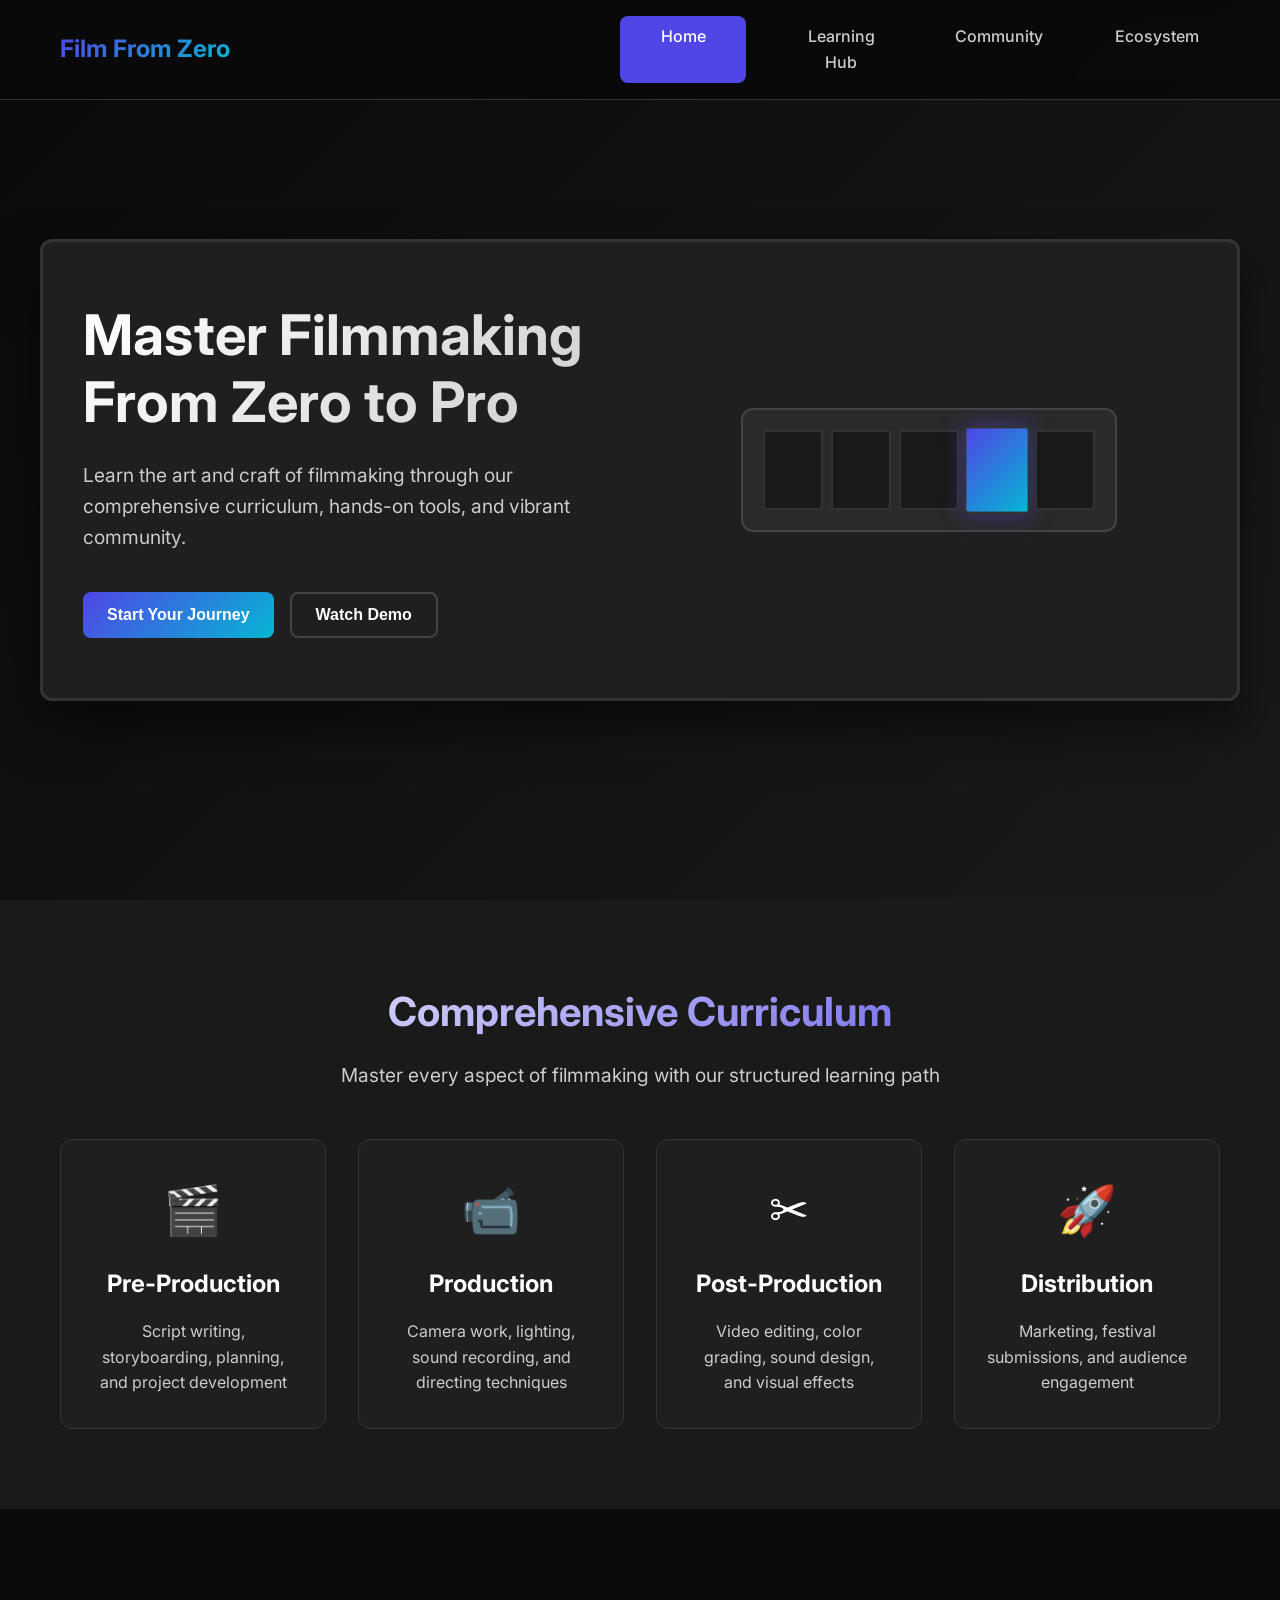
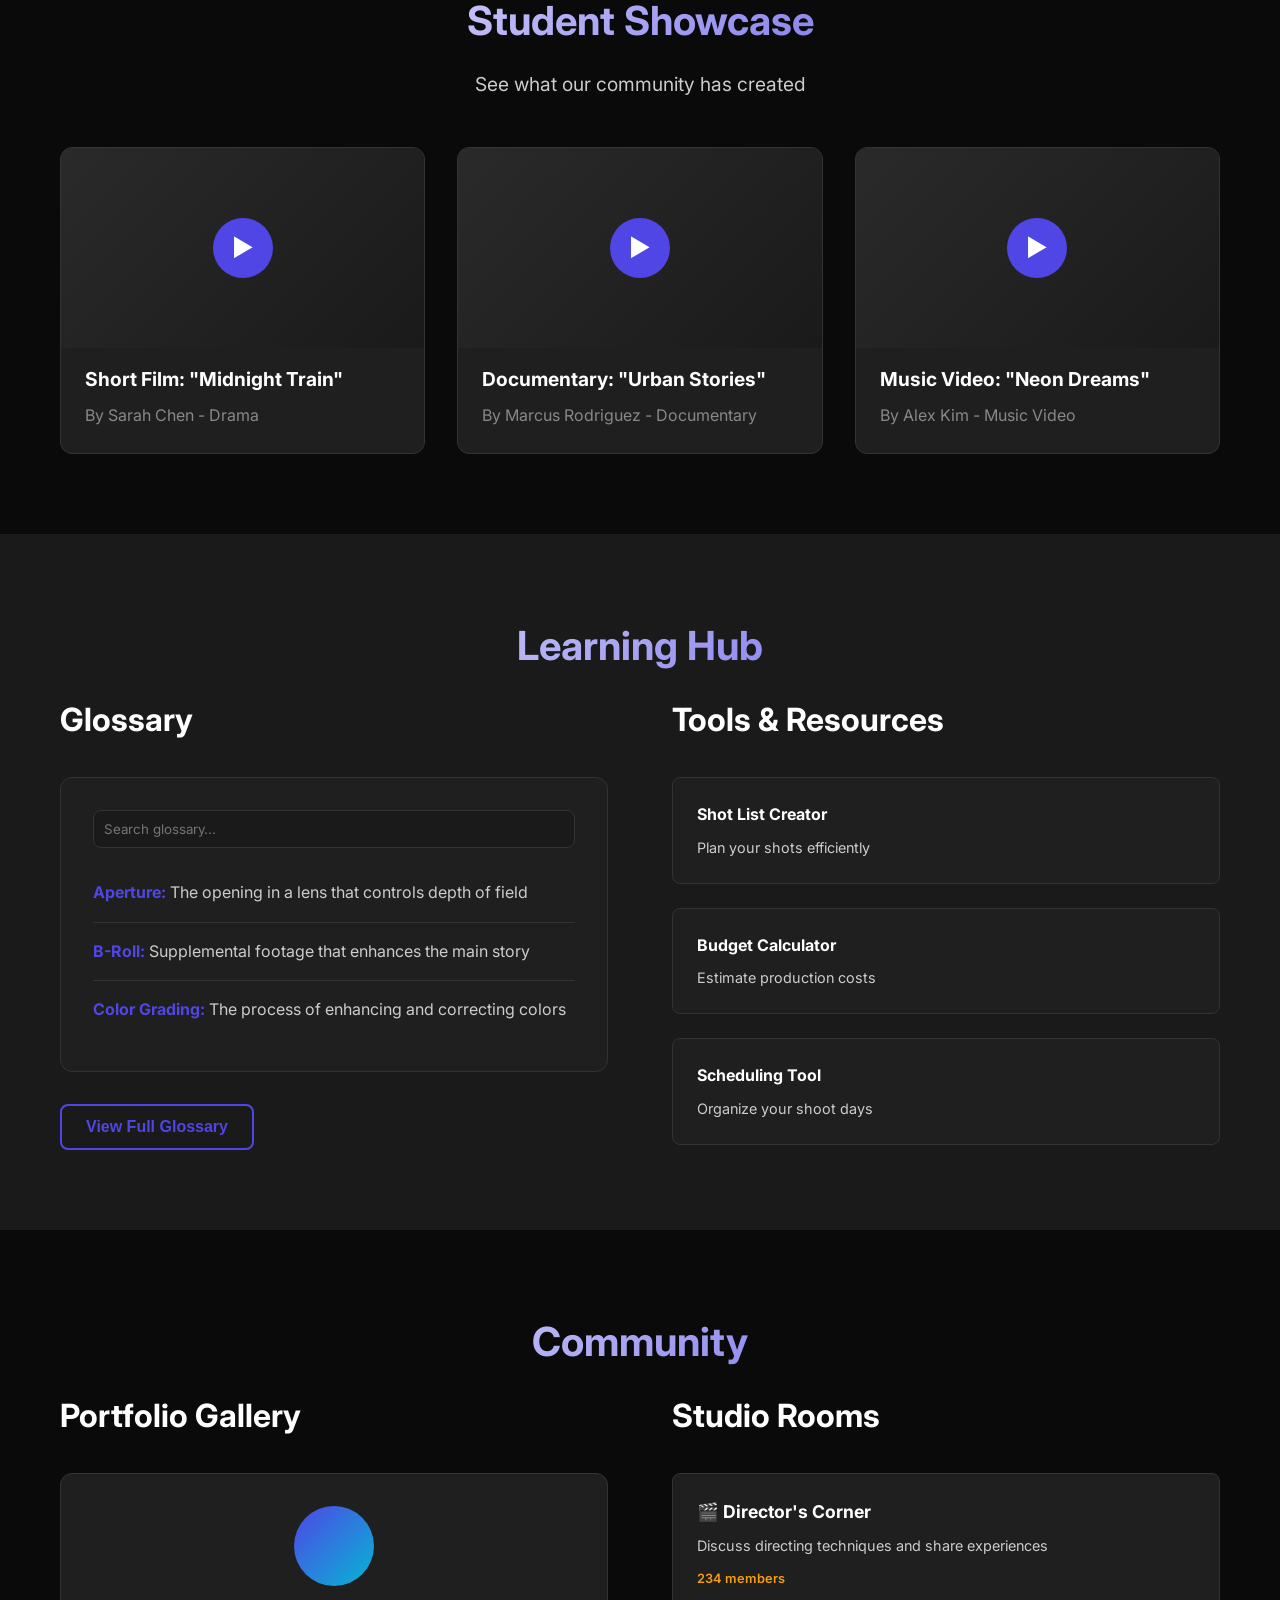
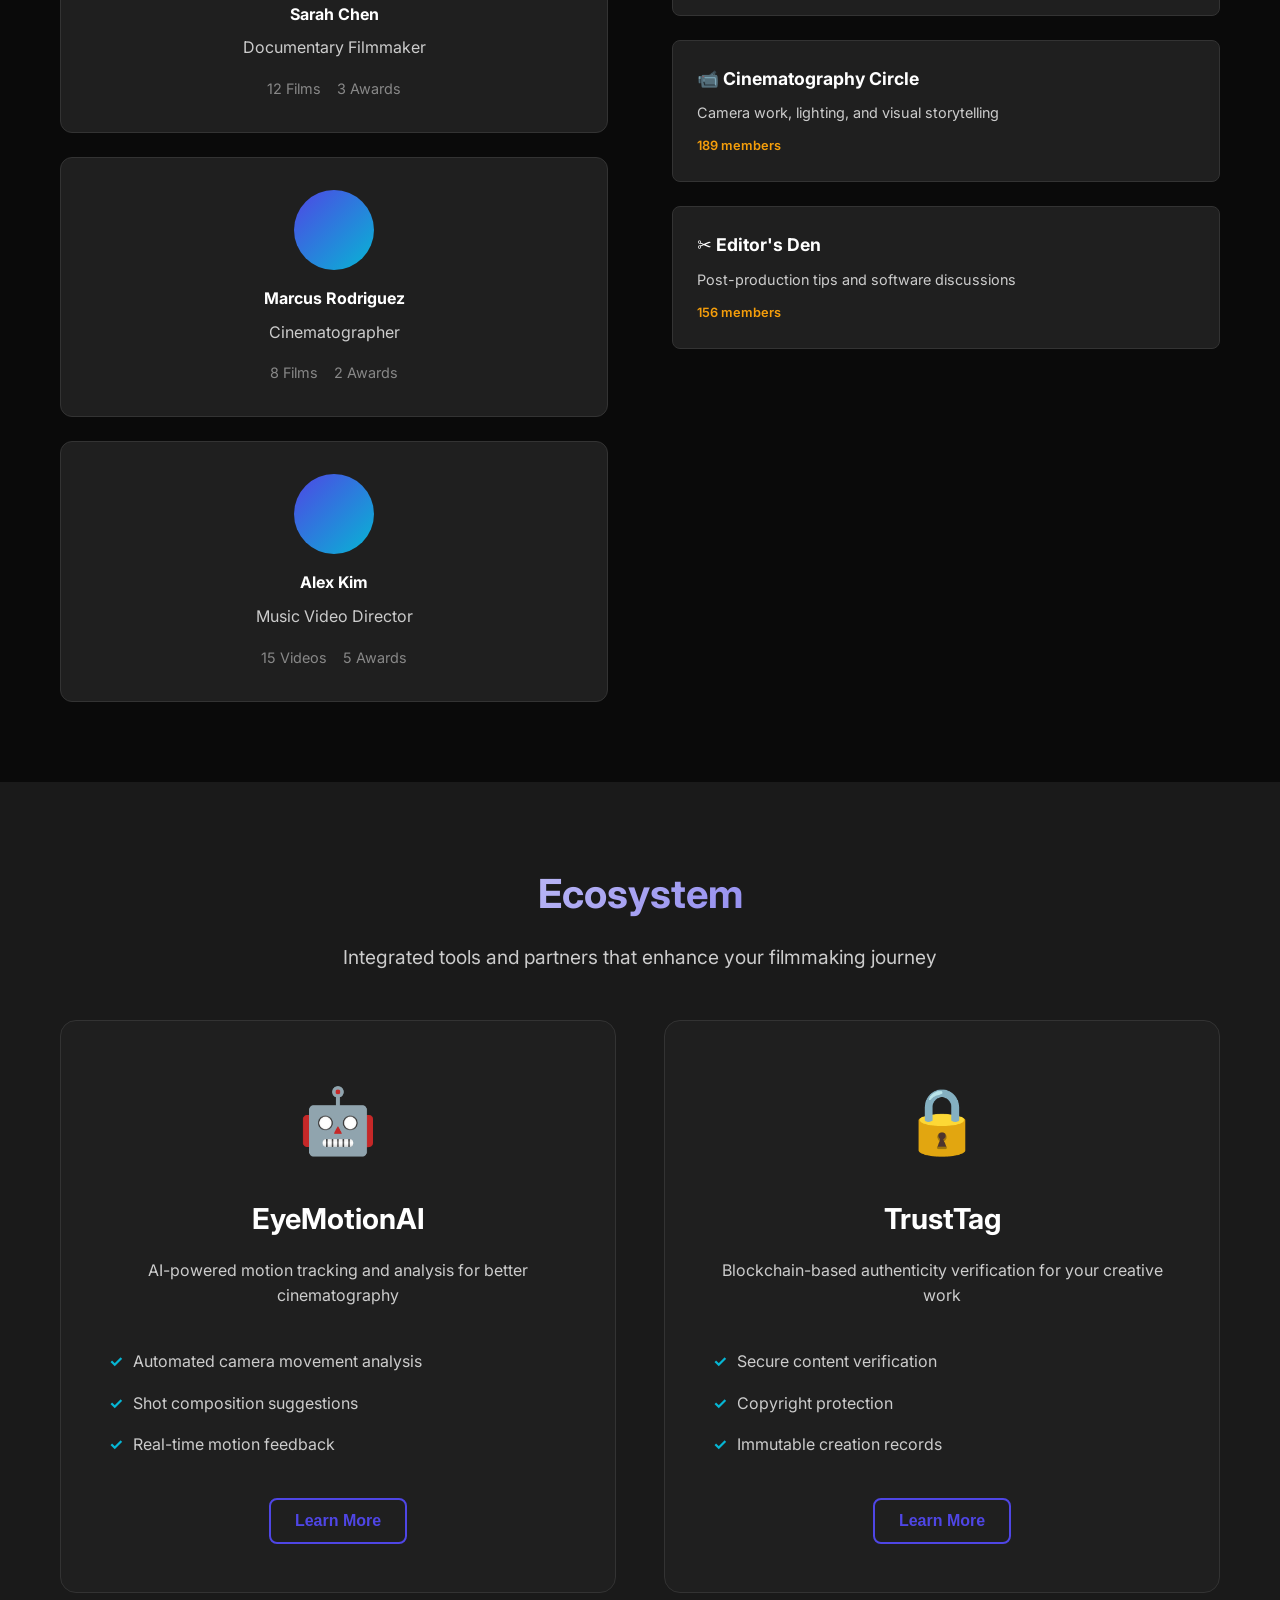
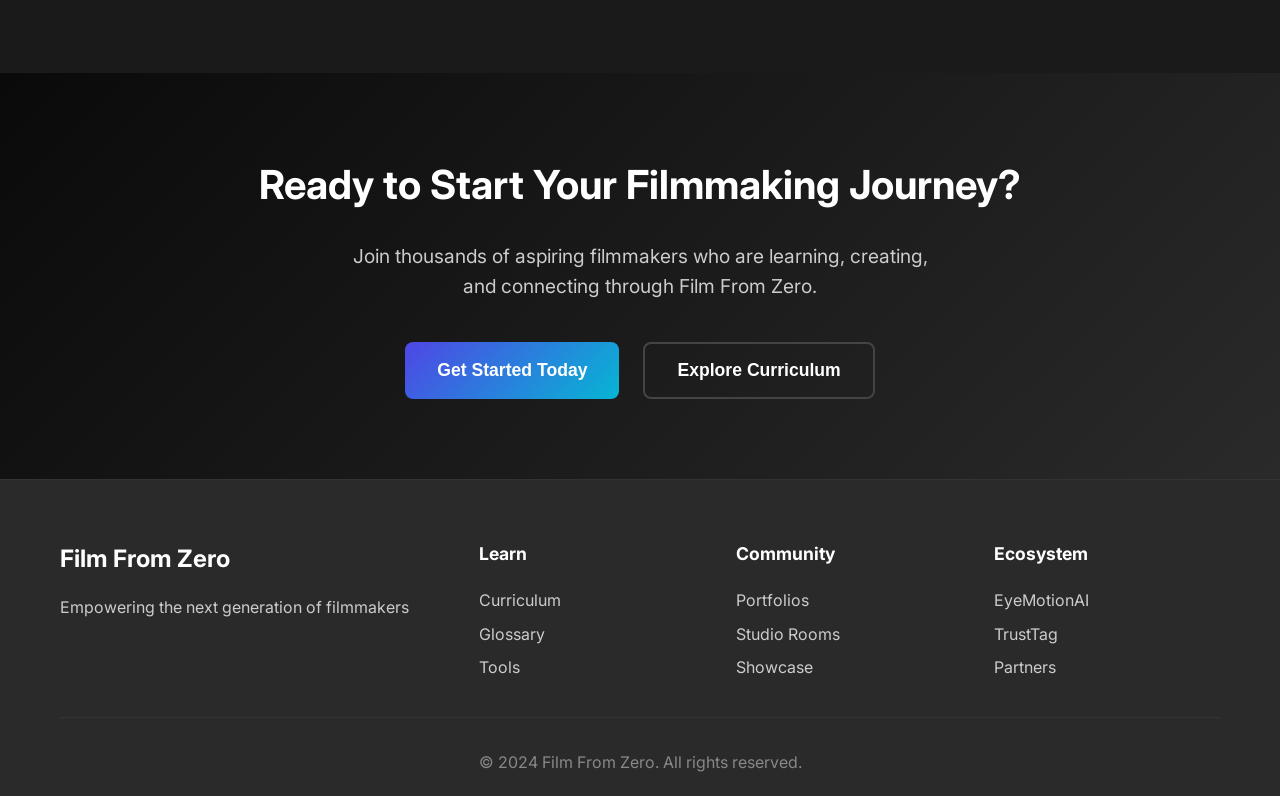
==== index.html @ 825f9bde "Complete Film From Zero website structure with all major components Co-authored-by: hasachai <223502" ====
<!DOCTYPE html>
<html lang="en">
<head>
    <meta charset="UTF-8">
    <meta name="viewport" content="width=device-width, initial-scale=1.0">
    <title>Film From Zero - Learn Filmmaking from Scratch</title>
    <link rel="stylesheet" href="styles.css">
    <link rel="preconnect" href="https://fonts.googleapis.com">
    <link rel="preconnect" href="https://fonts.gstatic.com" crossorigin>
    <link href="https://fonts.googleapis.com/css2?family=Inter:wght@300;400;500;600;700&display=swap" rel="stylesheet">
</head>
<body>
    <!-- Navigation -->
    <nav class="navbar">
        <div class="nav-container">
            <div class="nav-brand">
                <h1>Film From Zero</h1>
            </div>
            <div class="nav-menu">
                <a href="#home" class="nav-link active">Home</a>
                <a href="#learning-hub" class="nav-link">Learning Hub</a>
                <a href="#community" class="nav-link">Community</a>
                <a href="#ecosystem" class="nav-link">Ecosystem</a>
            </div>
        </div>
    </nav>

    <!-- Hero Section with Black Frame -->
    <section id="home" class="hero-section">
        <div class="black-frame">
            <div class="hero-content">
                <h1 class="hero-title">Master Filmmaking<br>From Zero to Pro</h1>
                <p class="hero-subtitle">Learn the art and craft of filmmaking through our comprehensive curriculum, hands-on tools, and vibrant community.</p>
                <div class="hero-cta">
                    <button class="btn-primary">Start Your Journey</button>
                    <button class="btn-secondary">Watch Demo</button>
                </div>
            </div>
            <div class="hero-visual">
                <div class="film-strip">
                    <div class="frame"></div>
                    <div class="frame"></div>
                    <div class="frame"></div>
                    <div class="frame active"></div>
                    <div class="frame"></div>
                </div>
            </div>
        </div>
    </section>

    <!-- Curriculum Teaser -->
    <section class="curriculum-teaser">
        <div class="container">
            <h2 class="section-title">Comprehensive Curriculum</h2>
            <p class="section-subtitle">Master every aspect of filmmaking with our structured learning path</p>
            
            <div class="curriculum-grid">
                <div class="curriculum-card">
                    <div class="card-icon">🎬</div>
                    <h3>Pre-Production</h3>
                    <p>Script writing, storyboarding, planning, and project development</p>
                </div>
                <div class="curriculum-card">
                    <div class="card-icon">📹</div>
                    <h3>Production</h3>
                    <p>Camera work, lighting, sound recording, and directing techniques</p>
                </div>
                <div class="curriculum-card">
                    <div class="card-icon">✂️</div>
                    <h3>Post-Production</h3>
                    <p>Video editing, color grading, sound design, and visual effects</p>
                </div>
                <div class="curriculum-card">
                    <div class="card-icon">🚀</div>
                    <h3>Distribution</h3>
                    <p>Marketing, festival submissions, and audience engagement</p>
                </div>
            </div>
        </div>
    </section>

    <!-- Showcase Zone -->
    <section class="showcase-zone">
        <div class="container">
            <h2 class="section-title">Student Showcase</h2>
            <p class="section-subtitle">See what our community has created</p>
            
            <div class="showcase-grid">
                <div class="showcase-item">
                    <div class="showcase-thumbnail">
                        <div class="play-button">▶</div>
                    </div>
                    <h4>Short Film: "Midnight Train"</h4>
                    <p>By Sarah Chen - Drama</p>
                </div>
                <div class="showcase-item">
                    <div class="showcase-thumbnail">
                        <div class="play-button">▶</div>
                    </div>
                    <h4>Documentary: "Urban Stories"</h4>
                    <p>By Marcus Rodriguez - Documentary</p>
                </div>
                <div class="showcase-item">
                    <div class="showcase-thumbnail">
                        <div class="play-button">▶</div>
                    </div>
                    <h4>Music Video: "Neon Dreams"</h4>
                    <p>By Alex Kim - Music Video</p>
                </div>
            </div>
        </div>
    </section>

    <!-- Learning Hub -->
    <section id="learning-hub" class="learning-hub">
        <div class="container">
            <h2 class="section-title">Learning Hub</h2>
            <div class="hub-content">
                <div class="hub-section">
                    <h3>Glossary</h3>
                    <div class="glossary-preview">
                        <div class="glossary-item">
                            <strong>Aperture:</strong> The opening in a lens that controls depth of field
                        </div>
                        <div class="glossary-item">
                            <strong>B-Roll:</strong> Supplemental footage that enhances the main story
                        </div>
                        <div class="glossary-item">
                            <strong>Color Grading:</strong> The process of enhancing and correcting colors
                        </div>
                    </div>
                    <button class="btn-outline">View Full Glossary</button>
                </div>
                
                <div class="hub-section">
                    <h3>Tools & Resources</h3>
                    <div class="tools-grid">
                        <div class="tool-item">
                            <h4>Shot List Creator</h4>
                            <p>Plan your shots efficiently</p>
                        </div>
                        <div class="tool-item">
                            <h4>Budget Calculator</h4>
                            <p>Estimate production costs</p>
                        </div>
                        <div class="tool-item">
                            <h4>Scheduling Tool</h4>
                            <p>Organize your shoot days</p>
                        </div>
                    </div>
                </div>
            </div>
        </div>
    </section>

    <!-- Community -->
    <section id="community" class="community">
        <div class="container">
            <h2 class="section-title">Community</h2>
            <div class="community-content">
                <div class="community-section">
                    <h3>Portfolio Gallery</h3>
                    <div class="portfolio-grid">
                        <div class="portfolio-card">
                            <div class="portfolio-avatar"></div>
                            <h4>Sarah Chen</h4>
                            <p>Documentary Filmmaker</p>
                            <div class="portfolio-stats">
                                <span>12 Films</span>
                                <span>3 Awards</span>
                            </div>
                        </div>
                        <div class="portfolio-card">
                            <div class="portfolio-avatar"></div>
                            <h4>Marcus Rodriguez</h4>
                            <p>Cinematographer</p>
                            <div class="portfolio-stats">
                                <span>8 Films</span>
                                <span>2 Awards</span>
                            </div>
                        </div>
                        <div class="portfolio-card">
                            <div class="portfolio-avatar"></div>
                            <h4>Alex Kim</h4>
                            <p>Music Video Director</p>
                            <div class="portfolio-stats">
                                <span>15 Videos</span>
                                <span>5 Awards</span>
                            </div>
                        </div>
                    </div>
                </div>
                
                <div class="community-section">
                    <h3>Studio Rooms</h3>
                    <div class="studio-rooms">
                        <div class="room-item">
                            <h4>🎬 Director's Corner</h4>
                            <p>Discuss directing techniques and share experiences</p>
                            <span class="room-members">234 members</span>
                        </div>
                        <div class="room-item">
                            <h4>📹 Cinematography Circle</h4>
                            <p>Camera work, lighting, and visual storytelling</p>
                            <span class="room-members">189 members</span>
                        </div>
                        <div class="room-item">
                            <h4>✂️ Editor's Den</h4>
                            <p>Post-production tips and software discussions</p>
                            <span class="room-members">156 members</span>
                        </div>
                    </div>
                </div>
            </div>
        </div>
    </section>

    <!-- Ecosystem Integration -->
    <section id="ecosystem" class="ecosystem">
        <div class="container">
            <h2 class="section-title">Ecosystem</h2>
            <p class="section-subtitle">Integrated tools and partners that enhance your filmmaking journey</p>
            
            <div class="ecosystem-grid">
                <div class="ecosystem-card">
                    <div class="ecosystem-logo">🤖</div>
                    <h3>EyeMotionAI</h3>
                    <p>AI-powered motion tracking and analysis for better cinematography</p>
                    <ul class="feature-list">
                        <li>Automated camera movement analysis</li>
                        <li>Shot composition suggestions</li>
                        <li>Real-time motion feedback</li>
                    </ul>
                    <button class="btn-outline">Learn More</button>
                </div>
                
                <div class="ecosystem-card">
                    <div class="ecosystem-logo">🔒</div>
                    <h3>TrustTag</h3>
                    <p>Blockchain-based authenticity verification for your creative work</p>
                    <ul class="feature-list">
                        <li>Secure content verification</li>
                        <li>Copyright protection</li>
                        <li>Immutable creation records</li>
                    </ul>
                    <button class="btn-outline">Learn More</button>
                </div>
            </div>
        </div>
    </section>

    <!-- Call to Action -->
    <section class="cta-section">
        <div class="container">
            <div class="cta-content">
                <h2>Ready to Start Your Filmmaking Journey?</h2>
                <p>Join thousands of aspiring filmmakers who are learning, creating, and connecting through Film From Zero.</p>
                <div class="cta-buttons">
                    <button class="btn-primary large">Get Started Today</button>
                    <button class="btn-secondary large">Explore Curriculum</button>
                </div>
            </div>
        </div>
    </section>

    <!-- Footer -->
    <footer class="footer">
        <div class="container">
            <div class="footer-content">
                <div class="footer-brand">
                    <h3>Film From Zero</h3>
                    <p>Empowering the next generation of filmmakers</p>
                </div>
                <div class="footer-links">
                    <div class="link-group">
                        <h4>Learn</h4>
                        <a href="#">Curriculum</a>
                        <a href="#">Glossary</a>
                        <a href="#">Tools</a>
                    </div>
                    <div class="link-group">
                        <h4>Community</h4>
                        <a href="#">Portfolios</a>
                        <a href="#">Studio Rooms</a>
                        <a href="#">Showcase</a>
                    </div>
                    <div class="link-group">
                        <h4>Ecosystem</h4>
                        <a href="#">EyeMotionAI</a>
                        <a href="#">TrustTag</a>
                        <a href="#">Partners</a>
                    </div>
                </div>
            </div>
            <div class="footer-bottom">
                <p>&copy; 2024 Film From Zero. All rights reserved.</p>
            </div>
        </div>
    </footer>

    <script src="script.js"></script>
</body>
</html>
---- styles.css ----
/* Reset and Base Styles */
* {
    margin: 0;
    padding: 0;
    box-sizing: border-box;
}

:root {
    /* Graphite/Dark Theme Colors */
    --bg-primary: #0a0a0a;
    --bg-secondary: #1a1a1a;
    --bg-tertiary: #2a2a2a;
    --bg-card: #1f1f1f;
    --text-primary: #ffffff;
    --text-secondary: #cccccc;
    --text-muted: #888888;
    --accent-primary: #4f46e5;
    --accent-secondary: #06b6d4;
    --accent-gold: #f59e0b;
    --border-color: #333333;
    --border-light: #444444;
    --shadow-dark: rgba(0, 0, 0, 0.5);
    --shadow-light: rgba(255, 255, 255, 0.1);
}

body {
    font-family: 'Inter', system-ui, -apple-system, sans-serif;
    background-color: var(--bg-primary);
    color: var(--text-primary);
    line-height: 1.6;
    overflow-x: hidden;
}

.container {
    max-width: 1200px;
    margin: 0 auto;
    padding: 0 20px;
}

/* Navigation */
.navbar {
    position: fixed;
    top: 0;
    width: 100%;
    background: rgba(10, 10, 10, 0.95);
    backdrop-filter: blur(10px);
    border-bottom: 1px solid var(--border-color);
    z-index: 1000;
    transition: all 0.3s ease;
}

.nav-container {
    max-width: 1200px;
    margin: 0 auto;
    padding: 1rem 20px;
    display: flex;
    justify-content: space-between;
    align-items: center;
}

.nav-brand h1 {
    font-size: 1.5rem;
    font-weight: 700;
    background: linear-gradient(135deg, var(--accent-primary), var(--accent-secondary));
    background-clip: text;
    -webkit-background-clip: text;
    -webkit-text-fill-color: transparent;
}

.nav-menu {
    display: flex;
    gap: 2rem;
}

.nav-link {
    color: var(--text-secondary);
    text-decoration: none;
    font-weight: 500;
    transition: color 0.3s ease;
    position: relative;
}

.nav-link:hover,
.nav-link.active {
    color: var(--text-primary);
}

.nav-link.active::after {
    content: '';
    position: absolute;
    bottom: -5px;
    left: 0;
    width: 100%;
    height: 2px;
    background: var(--accent-primary);
}

/* Hero Section with Black Frame */
.hero-section {
    min-height: 100vh;
    display: flex;
    align-items: center;
    justify-content: center;
    padding: 80px 20px 40px;
    background: linear-gradient(135deg, var(--bg-primary) 0%, var(--bg-secondary) 100%);
}

.black-frame {
    max-width: 1200px;
    width: 100%;
    border: 3px solid var(--border-color);
    border-radius: 12px;
    padding: 60px 40px;
    background: var(--bg-card);
    box-shadow: 0 25px 50px var(--shadow-dark);
    display: grid;
    grid-template-columns: 1fr 1fr;
    gap: 40px;
    align-items: center;
    position: relative;
}

.black-frame::before {
    content: '';
    position: absolute;
    top: -2px;
    left: -2px;
    right: -2px;
    bottom: -2px;
    background: linear-gradient(135deg, var(--accent-primary), var(--accent-secondary), var(--accent-gold));
    border-radius: 14px;
    z-index: -1;
}

.hero-content h1 {
    font-size: 3.5rem;
    font-weight: 700;
    line-height: 1.2;
    margin-bottom: 1.5rem;
    background: linear-gradient(135deg, var(--text-primary), var(--text-secondary));
    background-clip: text;
    -webkit-background-clip: text;
    -webkit-text-fill-color: transparent;
}

.hero-subtitle {
    font-size: 1.2rem;
    color: var(--text-secondary);
    margin-bottom: 2.5rem;
    line-height: 1.6;
}

.hero-cta {
    display: flex;
    gap: 1rem;
    flex-wrap: wrap;
}

.hero-visual {
    display: flex;
    justify-content: center;
    align-items: center;
}

.film-strip {
    display: flex;
    gap: 8px;
    padding: 20px;
    background: var(--bg-tertiary);
    border-radius: 12px;
    border: 2px solid var(--border-light);
}

.frame {
    width: 60px;
    height: 80px;
    background: var(--bg-secondary);
    border: 2px solid var(--border-color);
    border-radius: 4px;
    position: relative;
    transition: all 0.3s ease;
}

.frame.active {
    background: linear-gradient(135deg, var(--accent-primary), var(--accent-secondary));
    box-shadow: 0 0 20px rgba(79, 70, 229, 0.5);
    transform: scale(1.1);
}

/* Buttons */
.btn-primary, .btn-secondary, .btn-outline {
    padding: 12px 24px;
    border-radius: 8px;
    font-weight: 600;
    text-decoration: none;
    border: none;
    cursor: pointer;
    transition: all 0.3s ease;
    font-size: 1rem;
    display: inline-block;
}

.btn-primary {
    background: linear-gradient(135deg, var(--accent-primary), var(--accent-secondary));
    color: white;
}

.btn-primary:hover {
    transform: translateY(-2px);
    box-shadow: 0 10px 25px rgba(79, 70, 229, 0.4);
}

.btn-secondary {
    background: transparent;
    color: var(--text-primary);
    border: 2px solid var(--border-light);
}

.btn-secondary:hover {
    background: var(--bg-tertiary);
    border-color: var(--accent-primary);
}

.btn-outline {
    background: transparent;
    color: var(--accent-primary);
    border: 2px solid var(--accent-primary);
}

.btn-outline:hover {
    background: var(--accent-primary);
    color: white;
}

.btn-primary.large, .btn-secondary.large {
    padding: 16px 32px;
    font-size: 1.1rem;
}

/* Section Styles */
.section-title {
    font-size: 2.5rem;
    font-weight: 700;
    text-align: center;
    margin-bottom: 1rem;
    background: linear-gradient(135deg, var(--text-primary), var(--accent-primary));
    background-clip: text;
    -webkit-background-clip: text;
    -webkit-text-fill-color: transparent;
}

.section-subtitle {
    font-size: 1.2rem;
    color: var(--text-secondary);
    text-align: center;
    margin-bottom: 3rem;
}

/* Curriculum Teaser */
.curriculum-teaser {
    padding: 80px 0;
    background: var(--bg-secondary);
}

.curriculum-grid {
    display: grid;
    grid-template-columns: repeat(auto-fit, minmax(250px, 1fr));
    gap: 2rem;
}

.curriculum-card {
    background: var(--bg-card);
    padding: 2rem;
    border-radius: 12px;
    border: 1px solid var(--border-color);
    text-align: center;
    transition: all 0.3s ease;
}

.curriculum-card:hover {
    transform: translateY(-5px);
    border-color: var(--accent-primary);
    box-shadow: 0 15px 35px var(--shadow-dark);
}

.card-icon {
    font-size: 3rem;
    margin-bottom: 1rem;
}

.curriculum-card h3 {
    font-size: 1.5rem;
    margin-bottom: 1rem;
    color: var(--text-primary);
}

.curriculum-card p {
    color: var(--text-secondary);
    line-height: 1.6;
}

/* Showcase Zone */
.showcase-zone {
    padding: 80px 0;
    background: var(--bg-primary);
}

.showcase-grid {
    display: grid;
    grid-template-columns: repeat(auto-fit, minmax(300px, 1fr));
    gap: 2rem;
}

.showcase-item {
    background: var(--bg-card);
    border-radius: 12px;
    overflow: hidden;
    border: 1px solid var(--border-color);
    transition: all 0.3s ease;
}

.showcase-item:hover {
    transform: translateY(-5px);
    border-color: var(--accent-secondary);
}

.showcase-thumbnail {
    height: 200px;
    background: linear-gradient(135deg, var(--bg-tertiary), var(--bg-secondary));
    display: flex;
    align-items: center;
    justify-content: center;
    position: relative;
}

.play-button {
    width: 60px;
    height: 60px;
    background: var(--accent-primary);
    border-radius: 50%;
    display: flex;
    align-items: center;
    justify-content: center;
    color: white;
    font-size: 1.5rem;
    cursor: pointer;
    transition: all 0.3s ease;
}

.play-button:hover {
    background: var(--accent-secondary);
    transform: scale(1.1);
}

.showcase-item h4 {
    padding: 1rem 1.5rem 0.5rem;
    font-size: 1.2rem;
    color: var(--text-primary);
}

.showcase-item p {
    padding: 0 1.5rem 1.5rem;
    color: var(--text-muted);
}

/* Learning Hub */
.learning-hub {
    padding: 80px 0;
    background: var(--bg-secondary);
}

.hub-content {
    display: grid;
    grid-template-columns: 1fr 1fr;
    gap: 4rem;
}

.hub-section h3 {
    font-size: 2rem;
    margin-bottom: 2rem;
    color: var(--text-primary);
}

.glossary-preview {
    background: var(--bg-card);
    border-radius: 12px;
    padding: 2rem;
    border: 1px solid var(--border-color);
    margin-bottom: 2rem;
}

.glossary-item {
    padding: 1rem 0;
    border-bottom: 1px solid var(--border-color);
    color: var(--text-secondary);
}

.glossary-item:last-child {
    border-bottom: none;
}

.glossary-item strong {
    color: var(--accent-primary);
}

.tools-grid {
    display: grid;
    gap: 1.5rem;
}

.tool-item {
    background: var(--bg-card);
    padding: 1.5rem;
    border-radius: 8px;
    border: 1px solid var(--border-color);
    transition: all 0.3s ease;
}

.tool-item:hover {
    border-color: var(--accent-primary);
    transform: translateX(5px);
}

.tool-item h4 {
    color: var(--text-primary);
    margin-bottom: 0.5rem;
}

.tool-item p {
    color: var(--text-secondary);
    font-size: 0.9rem;
}

/* Community */
.community {
    padding: 80px 0;
    background: var(--bg-primary);
}

.community-content {
    display: grid;
    grid-template-columns: 1fr 1fr;
    gap: 4rem;
}

.community-section h3 {
    font-size: 2rem;
    margin-bottom: 2rem;
    color: var(--text-primary);
}

.portfolio-grid {
    display: grid;
    gap: 1.5rem;
}

.portfolio-card {
    background: var(--bg-card);
    padding: 2rem;
    border-radius: 12px;
    border: 1px solid var(--border-color);
    text-align: center;
    transition: all 0.3s ease;
}

.portfolio-card:hover {
    border-color: var(--accent-secondary);
    transform: translateY(-3px);
}

.portfolio-avatar {
    width: 80px;
    height: 80px;
    background: linear-gradient(135deg, var(--accent-primary), var(--accent-secondary));
    border-radius: 50%;
    margin: 0 auto 1rem;
}

.portfolio-card h4 {
    color: var(--text-primary);
    margin-bottom: 0.5rem;
}

.portfolio-card p {
    color: var(--text-secondary);
    margin-bottom: 1rem;
}

.portfolio-stats {
    display: flex;
    justify-content: center;
    gap: 1rem;
    font-size: 0.9rem;
    color: var(--text-muted);
}

.studio-rooms {
    display: grid;
    gap: 1.5rem;
}

.room-item {
    background: var(--bg-card);
    padding: 1.5rem;
    border-radius: 8px;
    border: 1px solid var(--border-color);
    transition: all 0.3s ease;
}

.room-item:hover {
    border-color: var(--accent-gold);
    transform: translateX(5px);
}

.room-item h4 {
    color: var(--text-primary);
    margin-bottom: 0.5rem;
    font-size: 1.1rem;
}

.room-item p {
    color: var(--text-secondary);
    margin-bottom: 0.5rem;
    font-size: 0.9rem;
}

.room-members {
    color: var(--accent-gold);
    font-size: 0.8rem;
    font-weight: 600;
}

/* Ecosystem */
.ecosystem {
    padding: 80px 0;
    background: var(--bg-secondary);
}

.ecosystem-grid {
    display: grid;
    grid-template-columns: repeat(auto-fit, minmax(400px, 1fr));
    gap: 3rem;
}

.ecosystem-card {
    background: var(--bg-card);
    padding: 3rem;
    border-radius: 16px;
    border: 1px solid var(--border-color);
    text-align: center;
    transition: all 0.3s ease;
}

.ecosystem-card:hover {
    transform: translateY(-8px);
    border-color: var(--accent-primary);
    box-shadow: 0 20px 40px var(--shadow-dark);
}

.ecosystem-logo {
    font-size: 4rem;
    margin-bottom: 1.5rem;
}

.ecosystem-card h3 {
    font-size: 1.8rem;
    margin-bottom: 1rem;
    color: var(--text-primary);
}

.ecosystem-card p {
    color: var(--text-secondary);
    margin-bottom: 2rem;
    line-height: 1.6;
}

.feature-list {
    list-style: none;
    text-align: left;
    margin-bottom: 2rem;
}

.feature-list li {
    color: var(--text-secondary);
    padding: 0.5rem 0;
    padding-left: 1.5rem;
    position: relative;
}

.feature-list li::before {
    content: '✓';
    position: absolute;
    left: 0;
    color: var(--accent-secondary);
    font-weight: bold;
}

/* Call to Action */
.cta-section {
    padding: 80px 0;
    background: linear-gradient(135deg, var(--bg-primary), var(--bg-tertiary));
    text-align: center;
}

.cta-content h2 {
    font-size: 2.5rem;
    margin-bottom: 1.5rem;
    color: var(--text-primary);
}

.cta-content p {
    font-size: 1.2rem;
    color: var(--text-secondary);
    margin-bottom: 2.5rem;
    max-width: 600px;
    margin-left: auto;
    margin-right: auto;
}

.cta-buttons {
    display: flex;
    justify-content: center;
    gap: 1.5rem;
    flex-wrap: wrap;
}

/* Footer */
.footer {
    background: var(--bg-tertiary);
    padding: 60px 0 20px;
    border-top: 1px solid var(--border-color);
}

.footer-content {
    display: grid;
    grid-template-columns: 1fr 2fr;
    gap: 3rem;
    margin-bottom: 2rem;
}

.footer-brand h3 {
    font-size: 1.5rem;
    margin-bottom: 1rem;
    color: var(--text-primary);
}

.footer-brand p {
    color: var(--text-secondary);
}

.footer-links {
    display: grid;
    grid-template-columns: repeat(3, 1fr);
    gap: 2rem;
}

.link-group h4 {
    color: var(--text-primary);
    margin-bottom: 1rem;
    font-size: 1.1rem;
}

.link-group a {
    display: block;
    color: var(--text-secondary);
    text-decoration: none;
    padding: 0.25rem 0;
    transition: color 0.3s ease;
}

.link-group a:hover {
    color: var(--accent-primary);
}

.footer-bottom {
    border-top: 1px solid var(--border-color);
    padding-top: 2rem;
    text-align: center;
    color: var(--text-muted);
}

/* 4-Panel Flow Navigation */
@media (min-width: 1200px) {
    .nav-menu {
        display: grid;
        grid-template-columns: repeat(4, 1fr);
        gap: 2rem;
        width: 600px;
    }
    
    .nav-link {
        text-align: center;
        padding: 0.5rem 1rem;
        border-radius: 8px;
        transition: all 0.3s ease;
    }
    
    .nav-link:hover {
        background: var(--bg-tertiary);
    }
    
    .nav-link.active {
        background: var(--accent-primary);
        color: white;
    }
    
    .nav-link.active::after {
        display: none;
    }
}

/* Responsive Design */
@media (max-width: 768px) {
    .nav-menu {
        flex-direction: column;
        gap: 1rem;
    }
    
    .hero-section {
        padding: 100px 20px 40px;
    }
    
    .black-frame {
        grid-template-columns: 1fr;
        padding: 40px 20px;
        text-align: center;
    }
    
    .hero-content h1 {
        font-size: 2.5rem;
    }
    
    .hero-cta {
        justify-content: center;
    }
    
    .curriculum-grid {
        grid-template-columns: 1fr;
    }
    
    .showcase-grid {
        grid-template-columns: 1fr;
    }
    
    .hub-content,
    .community-content {
        grid-template-columns: 1fr;
        gap: 2rem;
    }
    
    .ecosystem-grid {
        grid-template-columns: 1fr;
    }
    
    .footer-content {
        grid-template-columns: 1fr;
        text-align: center;
    }
    
    .footer-links {
        grid-template-columns: 1fr;
        text-align: left;
    }
    
    .cta-buttons {
        flex-direction: column;
        align-items: center;
    }
}

@media (max-width: 480px) {
    .nav-container {
        flex-direction: column;
        gap: 1rem;
    }
    
    .hero-content h1 {
        font-size: 2rem;
    }
    
    .section-title {
        font-size: 2rem;
    }
    
    .black-frame {
        margin: 0 10px;
        padding: 30px 15px;
    }
    
    .ecosystem-card {
        padding: 2rem;
    }
}

/* Smooth Scrolling */
html {
    scroll-behavior: smooth;
}

/* Custom Scrollbar */
::-webkit-scrollbar {
    width: 8px;
}

::-webkit-scrollbar-track {
    background: var(--bg-secondary);
}

::-webkit-scrollbar-thumb {
    background: var(--border-color);
    border-radius: 4px;
}

::-webkit-scrollbar-thumb:hover {
    background: var(--accent-primary);
}
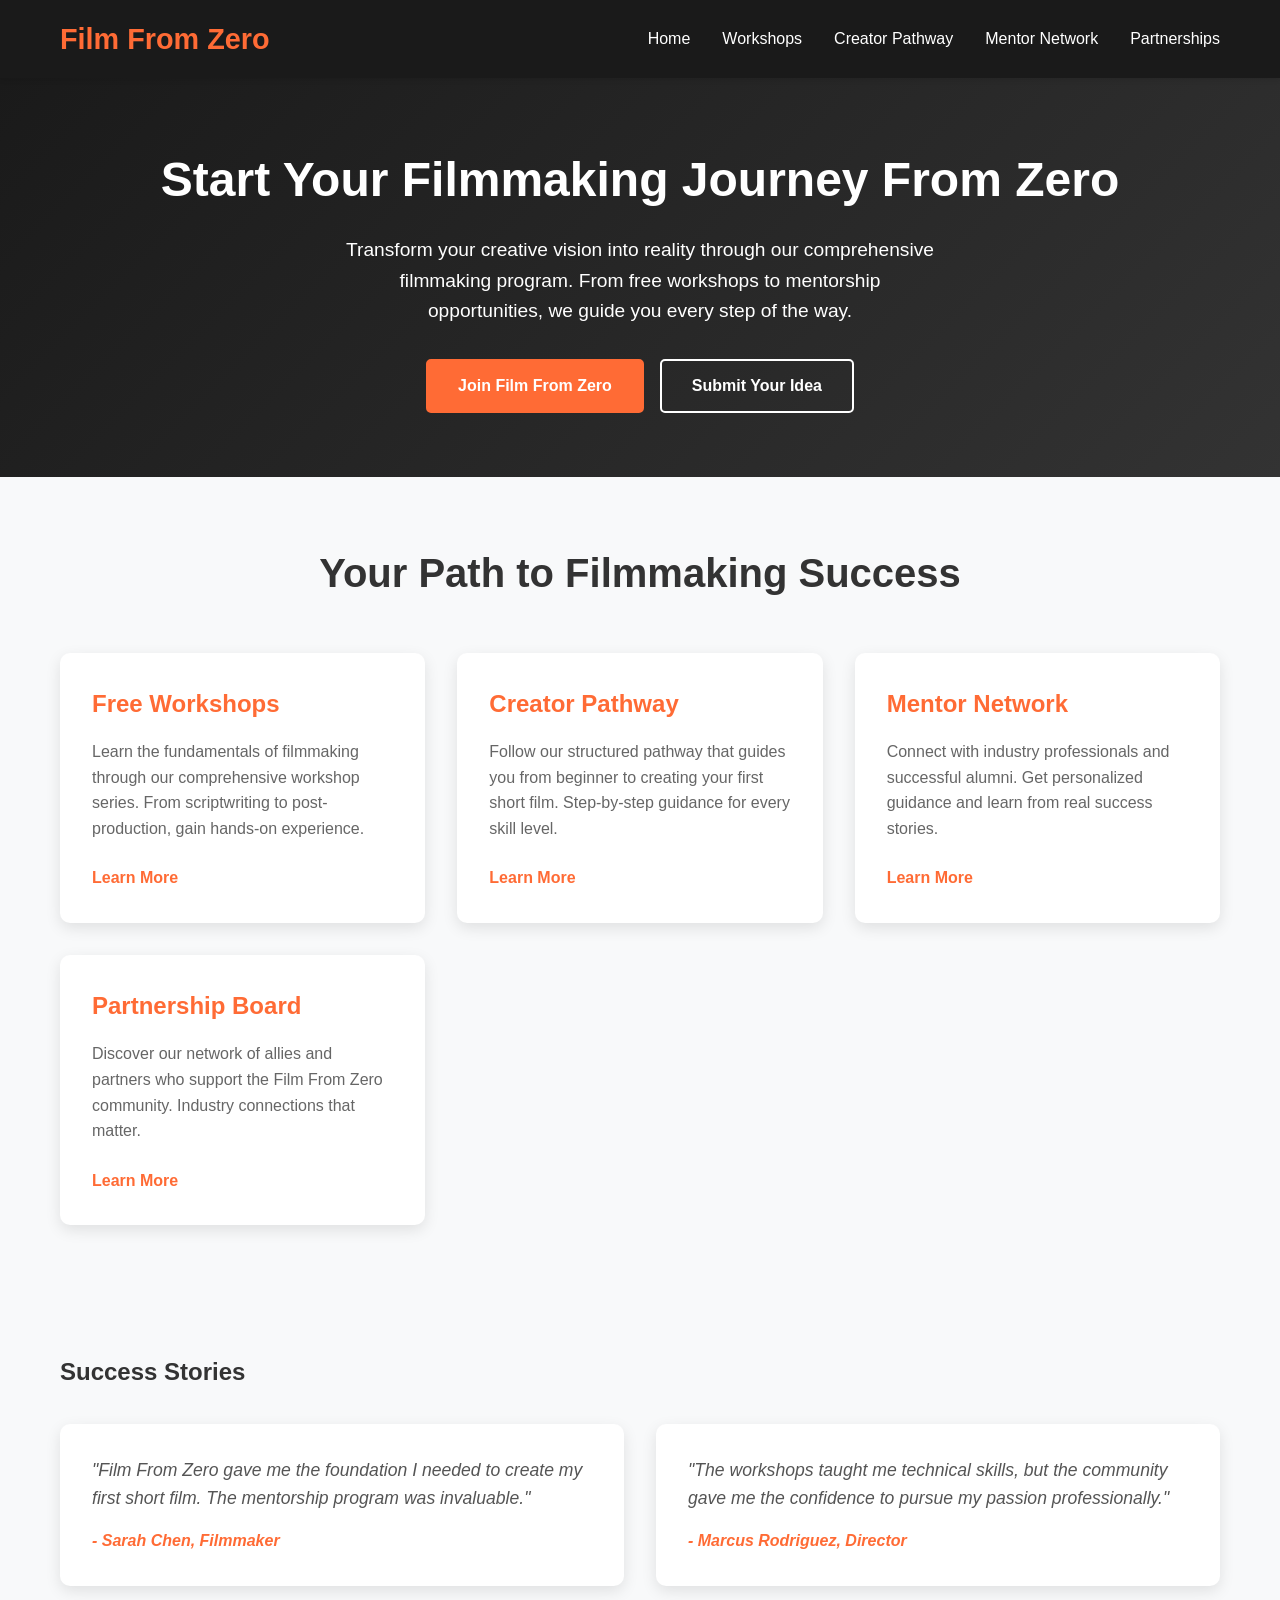
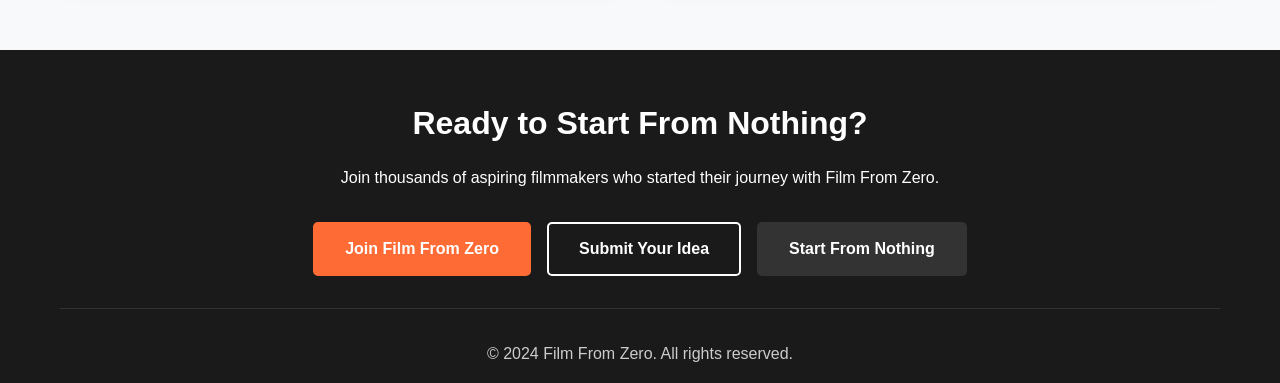
==== commit cd7c98e6: "Complete Film From Zero website implementation with all required features Co-authored-by: hasachai <" ====
--- a/index.html
+++ b/index.html
@@ -3,301 +3,97 @@
 <head>
     <meta charset="UTF-8">
     <meta name="viewport" content="width=device-width, initial-scale=1.0">
-    <title>Film From Zero - Learn Filmmaking from Scratch</title>
+    <title>Film From Zero - Start Your Filmmaking Journey</title>
     <link rel="stylesheet" href="styles.css">
-    <link rel="preconnect" href="https://fonts.googleapis.com">
-    <link rel="preconnect" href="https://fonts.gstatic.com" crossorigin>
-    <link href="https://fonts.googleapis.com/css2?family=Inter:wght@300;400;500;600;700&display=swap" rel="stylesheet">
 </head>
 <body>
-    <!-- Navigation -->
-    <nav class="navbar">
-        <div class="nav-container">
-            <div class="nav-brand">
+    <header>
+        <nav>
+            <div class="logo">
                 <h1>Film From Zero</h1>
             </div>
-            <div class="nav-menu">
-                <a href="#home" class="nav-link active">Home</a>
-                <a href="#learning-hub" class="nav-link">Learning Hub</a>
-                <a href="#community" class="nav-link">Community</a>
-                <a href="#ecosystem" class="nav-link">Ecosystem</a>
-            </div>
-        </div>
-    </nav>
+            <ul class="nav-links">
+                <li><a href="index.html">Home</a></li>
+                <li><a href="workshops.html">Workshops</a></li>
+                <li><a href="creator-pathway.html">Creator Pathway</a></li>
+                <li><a href="mentor-network.html">Mentor Network</a></li>
+                <li><a href="partnerships.html">Partnerships</a></li>
+            </ul>
+        </nav>
+    </header>
 
-    <!-- Hero Section with Black Frame -->
-    <section id="home" class="hero-section">
-        <div class="black-frame">
+    <main>
+        <section class="hero">
             <div class="hero-content">
-                <h1 class="hero-title">Master Filmmaking<br>From Zero to Pro</h1>
-                <p class="hero-subtitle">Learn the art and craft of filmmaking through our comprehensive curriculum, hands-on tools, and vibrant community.</p>
+                <h2>Start Your Filmmaking Journey From Zero</h2>
+                <p>Transform your creative vision into reality through our comprehensive filmmaking program. From free workshops to mentorship opportunities, we guide you every step of the way.</p>
                 <div class="hero-cta">
-                    <button class="btn-primary">Start Your Journey</button>
-                    <button class="btn-secondary">Watch Demo</button>
+                    <a href="#join" class="cta-btn primary">Join Film From Zero</a>
+                    <a href="#submit" class="cta-btn secondary">Submit Your Idea</a>
                 </div>
             </div>
-            <div class="hero-visual">
-                <div class="film-strip">
-                    <div class="frame"></div>
-                    <div class="frame"></div>
-                    <div class="frame"></div>
-                    <div class="frame active"></div>
-                    <div class="frame"></div>
-                </div>
-            </div>
-        </div>
-    </section>
+        </section>
 
-    <!-- Curriculum Teaser -->
-    <section class="curriculum-teaser">
-        <div class="container">
-            <h2 class="section-title">Comprehensive Curriculum</h2>
-            <p class="section-subtitle">Master every aspect of filmmaking with our structured learning path</p>
-            
-            <div class="curriculum-grid">
-                <div class="curriculum-card">
-                    <div class="card-icon">🎬</div>
-                    <h3>Pre-Production</h3>
-                    <p>Script writing, storyboarding, planning, and project development</p>
-                </div>
-                <div class="curriculum-card">
-                    <div class="card-icon">📹</div>
-                    <h3>Production</h3>
-                    <p>Camera work, lighting, sound recording, and directing techniques</p>
-                </div>
-                <div class="curriculum-card">
-                    <div class="card-icon">✂️</div>
-                    <h3>Post-Production</h3>
-                    <p>Video editing, color grading, sound design, and visual effects</p>
-                </div>
-                <div class="curriculum-card">
-                    <div class="card-icon">🚀</div>
-                    <h3>Distribution</h3>
-                    <p>Marketing, festival submissions, and audience engagement</p>
-                </div>
-            </div>
-        </div>
-    </section>
-
-    <!-- Showcase Zone -->
-    <section class="showcase-zone">
-        <div class="container">
-            <h2 class="section-title">Student Showcase</h2>
-            <p class="section-subtitle">See what our community has created</p>
-            
-            <div class="showcase-grid">
-                <div class="showcase-item">
-                    <div class="showcase-thumbnail">
-                        <div class="play-button">▶</div>
+        <section class="features">
+            <div class="container">
+                <h2>Your Path to Filmmaking Success</h2>
+                <div class="feature-grid">
+                    <div class="feature-card">
+                        <h3>Free Workshops</h3>
+                        <p>Learn the fundamentals of filmmaking through our comprehensive workshop series. From scriptwriting to post-production, gain hands-on experience.</p>
+                        <a href="workshops.html" class="learn-more">Learn More</a>
                     </div>
-                    <h4>Short Film: "Midnight Train"</h4>
-                    <p>By Sarah Chen - Drama</p>
-                </div>
-                <div class="showcase-item">
-                    <div class="showcase-thumbnail">
-                        <div class="play-button">▶</div>
+                    <div class="feature-card">
+                        <h3>Creator Pathway</h3>
+                        <p>Follow our structured pathway that guides you from beginner to creating your first short film. Step-by-step guidance for every skill level.</p>
+                        <a href="creator-pathway.html" class="learn-more">Learn More</a>
                     </div>
-                    <h4>Documentary: "Urban Stories"</h4>
-                    <p>By Marcus Rodriguez - Documentary</p>
-                </div>
-                <div class="showcase-item">
-                    <div class="showcase-thumbnail">
-                        <div class="play-button">▶</div>
+                    <div class="feature-card">
+                        <h3>Mentor Network</h3>
+                        <p>Connect with industry professionals and successful alumni. Get personalized guidance and learn from real success stories.</p>
+                        <a href="mentor-network.html" class="learn-more">Learn More</a>
                     </div>
-                    <h4>Music Video: "Neon Dreams"</h4>
-                    <p>By Alex Kim - Music Video</p>
-                </div>
-            </div>
-        </div>
-    </section>
-
-    <!-- Learning Hub -->
-    <section id="learning-hub" class="learning-hub">
-        <div class="container">
-            <h2 class="section-title">Learning Hub</h2>
-            <div class="hub-content">
-                <div class="hub-section">
-                    <h3>Glossary</h3>
-                    <div class="glossary-preview">
-                        <div class="glossary-item">
-                            <strong>Aperture:</strong> The opening in a lens that controls depth of field
-                        </div>
-                        <div class="glossary-item">
-                            <strong>B-Roll:</strong> Supplemental footage that enhances the main story
-                        </div>
-                        <div class="glossary-item">
-                            <strong>Color Grading:</strong> The process of enhancing and correcting colors
-                        </div>
-                    </div>
-                    <button class="btn-outline">View Full Glossary</button>
-                </div>
-                
-                <div class="hub-section">
-                    <h3>Tools & Resources</h3>
-                    <div class="tools-grid">
-                        <div class="tool-item">
-                            <h4>Shot List Creator</h4>
-                            <p>Plan your shots efficiently</p>
-                        </div>
-                        <div class="tool-item">
-                            <h4>Budget Calculator</h4>
-                            <p>Estimate production costs</p>
-                        </div>
-                        <div class="tool-item">
-                            <h4>Scheduling Tool</h4>
-                            <p>Organize your shoot days</p>
-                        </div>
+                    <div class="feature-card">
+                        <h3>Partnership Board</h3>
+                        <p>Discover our network of allies and partners who support the Film From Zero community. Industry connections that matter.</p>
+                        <a href="partnerships.html" class="learn-more">Learn More</a>
                     </div>
                 </div>
             </div>
-        </div>
-    </section>
+        </section>
 
-    <!-- Community -->
-    <section id="community" class="community">
-        <div class="container">
-            <h2 class="section-title">Community</h2>
-            <div class="community-content">
-                <div class="community-section">
-                    <h3>Portfolio Gallery</h3>
-                    <div class="portfolio-grid">
-                        <div class="portfolio-card">
-                            <div class="portfolio-avatar"></div>
-                            <h4>Sarah Chen</h4>
-                            <p>Documentary Filmmaker</p>
-                            <div class="portfolio-stats">
-                                <span>12 Films</span>
-                                <span>3 Awards</span>
-                            </div>
-                        </div>
-                        <div class="portfolio-card">
-                            <div class="portfolio-avatar"></div>
-                            <h4>Marcus Rodriguez</h4>
-                            <p>Cinematographer</p>
-                            <div class="portfolio-stats">
-                                <span>8 Films</span>
-                                <span>2 Awards</span>
-                            </div>
-                        </div>
-                        <div class="portfolio-card">
-                            <div class="portfolio-avatar"></div>
-                            <h4>Alex Kim</h4>
-                            <p>Music Video Director</p>
-                            <div class="portfolio-stats">
-                                <span>15 Videos</span>
-                                <span>5 Awards</span>
-                            </div>
-                        </div>
+        <section class="success-stories">
+            <div class="container">
+                <h2>Success Stories</h2>
+                <div class="story-grid">
+                    <div class="story-card">
+                        <blockquote>"Film From Zero gave me the foundation I needed to create my first short film. The mentorship program was invaluable."</blockquote>
+                        <cite>- Sarah Chen, Filmmaker</cite>
                     </div>
-                </div>
-                
-                <div class="community-section">
-                    <h3>Studio Rooms</h3>
-                    <div class="studio-rooms">
-                        <div class="room-item">
-                            <h4>🎬 Director's Corner</h4>
-                            <p>Discuss directing techniques and share experiences</p>
-                            <span class="room-members">234 members</span>
-                        </div>
-                        <div class="room-item">
-                            <h4>📹 Cinematography Circle</h4>
-                            <p>Camera work, lighting, and visual storytelling</p>
-                            <span class="room-members">189 members</span>
-                        </div>
-                        <div class="room-item">
-                            <h4>✂️ Editor's Den</h4>
-                            <p>Post-production tips and software discussions</p>
-                            <span class="room-members">156 members</span>
-                        </div>
+                    <div class="story-card">
+                        <blockquote>"The workshops taught me technical skills, but the community gave me the confidence to pursue my passion professionally."</blockquote>
+                        <cite>- Marcus Rodriguez, Director</cite>
                     </div>
                 </div>
             </div>
-        </div>
-    </section>
+        </section>
+    </main>
 
-    <!-- Ecosystem Integration -->
-    <section id="ecosystem" class="ecosystem">
+    <footer>
         <div class="container">
-            <h2 class="section-title">Ecosystem</h2>
-            <p class="section-subtitle">Integrated tools and partners that enhance your filmmaking journey</p>
-            
-            <div class="ecosystem-grid">
-                <div class="ecosystem-card">
-                    <div class="ecosystem-logo">🤖</div>
-                    <h3>EyeMotionAI</h3>
-                    <p>AI-powered motion tracking and analysis for better cinematography</p>
-                    <ul class="feature-list">
-                        <li>Automated camera movement analysis</li>
-                        <li>Shot composition suggestions</li>
-                        <li>Real-time motion feedback</li>
-                    </ul>
-                    <button class="btn-outline">Learn More</button>
-                </div>
-                
-                <div class="ecosystem-card">
-                    <div class="ecosystem-logo">🔒</div>
-                    <h3>TrustTag</h3>
-                    <p>Blockchain-based authenticity verification for your creative work</p>
-                    <ul class="feature-list">
-                        <li>Secure content verification</li>
-                        <li>Copyright protection</li>
-                        <li>Immutable creation records</li>
-                    </ul>
-                    <button class="btn-outline">Learn More</button>
+            <div class="cta-section" id="join">
+                <h2>Ready to Start From Nothing?</h2>
+                <p>Join thousands of aspiring filmmakers who started their journey with Film From Zero.</p>
+                <div class="footer-cta">
+                    <a href="#" class="cta-btn primary">Join Film From Zero</a>
+                    <a href="#" class="cta-btn secondary" id="submit">Submit Your Idea</a>
+                    <a href="workshops.html" class="cta-btn tertiary">Start From Nothing</a>
                 </div>
             </div>
-        </div>
-    </section>
-
-    <!-- Call to Action -->
-    <section class="cta-section">
-        <div class="container">
-            <div class="cta-content">
-                <h2>Ready to Start Your Filmmaking Journey?</h2>
-                <p>Join thousands of aspiring filmmakers who are learning, creating, and connecting through Film From Zero.</p>
-                <div class="cta-buttons">
-                    <button class="btn-primary large">Get Started Today</button>
-                    <button class="btn-secondary large">Explore Curriculum</button>
-                </div>
-            </div>
-        </div>
-    </section>
-
-    <!-- Footer -->
-    <footer class="footer">
-        <div class="container">
             <div class="footer-content">
-                <div class="footer-brand">
-                    <h3>Film From Zero</h3>
-                    <p>Empowering the next generation of filmmakers</p>
-                </div>
-                <div class="footer-links">
-                    <div class="link-group">
-                        <h4>Learn</h4>
-                        <a href="#">Curriculum</a>
-                        <a href="#">Glossary</a>
-                        <a href="#">Tools</a>
-                    </div>
-                    <div class="link-group">
-                        <h4>Community</h4>
-                        <a href="#">Portfolios</a>
-                        <a href="#">Studio Rooms</a>
-                        <a href="#">Showcase</a>
-                    </div>
-                    <div class="link-group">
-                        <h4>Ecosystem</h4>
-                        <a href="#">EyeMotionAI</a>
-                        <a href="#">TrustTag</a>
-                        <a href="#">Partners</a>
-                    </div>
-                </div>
-            </div>
-            <div class="footer-bottom">
                 <p>&copy; 2024 Film From Zero. All rights reserved.</p>
             </div>
         </div>
     </footer>
-
-    <script src="script.js"></script>
 </body>
 </html>
--- a/styles.css
+++ b/styles.css
@@ -1,3 +1,5 @@
+/* Film From Zero - CSS Styles */
+
 /* Reset and Base Styles */
 * {
     margin: 0;
@@ -5,30 +7,11 @@
     box-sizing: border-box;
 }
 
-:root {
-    /* Graphite/Dark Theme Colors */
-    --bg-primary: #0a0a0a;
-    --bg-secondary: #1a1a1a;
-    --bg-tertiary: #2a2a2a;
-    --bg-card: #1f1f1f;
-    --text-primary: #ffffff;
-    --text-secondary: #cccccc;
-    --text-muted: #888888;
-    --accent-primary: #4f46e5;
-    --accent-secondary: #06b6d4;
-    --accent-gold: #f59e0b;
-    --border-color: #333333;
-    --border-light: #444444;
-    --shadow-dark: rgba(0, 0, 0, 0.5);
-    --shadow-light: rgba(255, 255, 255, 0.1);
-}
-
 body {
-    font-family: 'Inter', system-ui, -apple-system, sans-serif;
-    background-color: var(--bg-primary);
-    color: var(--text-primary);
+    font-family: 'Arial', sans-serif;
     line-height: 1.6;
-    overflow-x: hidden;
+    color: #333;
+    background-color: #fff;
 }
 
 .container {
@@ -37,780 +20,818 @@
     padding: 0 20px;
 }
 
-/* Navigation */
-.navbar {
-    position: fixed;
+/* Header and Navigation */
+header {
+    background-color: #1a1a1a;
+    color: white;
+    padding: 1rem 0;
+    position: sticky;
     top: 0;
-    width: 100%;
-    background: rgba(10, 10, 10, 0.95);
-    backdrop-filter: blur(10px);
-    border-bottom: 1px solid var(--border-color);
-    z-index: 1000;
-    transition: all 0.3s ease;
-}
-
-.nav-container {
+    z-index: 100;
+    box-shadow: 0 2px 5px rgba(0,0,0,0.1);
+}
+
+nav {
+    display: flex;
+    justify-content: space-between;
+    align-items: center;
     max-width: 1200px;
     margin: 0 auto;
-    padding: 1rem 20px;
-    display: flex;
-    justify-content: space-between;
-    align-items: center;
-}
-
-.nav-brand h1 {
-    font-size: 1.5rem;
+    padding: 0 20px;
+}
+
+.logo h1 {
+    font-size: 1.8rem;
+    font-weight: bold;
+    color: #ff6b35;
+}
+
+.nav-links {
+    display: flex;
+    list-style: none;
+    gap: 2rem;
+}
+
+.nav-links a {
+    color: white;
+    text-decoration: none;
+    transition: color 0.3s ease;
+    font-weight: 500;
+}
+
+.nav-links a:hover,
+.nav-links a.active {
+    color: #ff6b35;
+}
+
+/* Hero Sections */
+.hero {
+    background: linear-gradient(135deg, #1a1a1a 0%, #333 100%);
+    color: white;
+    padding: 4rem 0;
+    text-align: center;
+}
+
+.hero-content h2 {
+    font-size: 3rem;
+    margin-bottom: 1rem;
     font-weight: 700;
-    background: linear-gradient(135deg, var(--accent-primary), var(--accent-secondary));
-    background-clip: text;
-    -webkit-background-clip: text;
-    -webkit-text-fill-color: transparent;
-}
-
-.nav-menu {
-    display: flex;
-    gap: 2rem;
-}
-
-.nav-link {
-    color: var(--text-secondary);
-    text-decoration: none;
-    font-weight: 500;
-    transition: color 0.3s ease;
-    position: relative;
-}
-
-.nav-link:hover,
-.nav-link.active {
-    color: var(--text-primary);
-}
-
-.nav-link.active::after {
-    content: '';
-    position: absolute;
-    bottom: -5px;
-    left: 0;
-    width: 100%;
-    height: 2px;
-    background: var(--accent-primary);
-}
-
-/* Hero Section with Black Frame */
-.hero-section {
-    min-height: 100vh;
-    display: flex;
-    align-items: center;
-    justify-content: center;
-    padding: 80px 20px 40px;
-    background: linear-gradient(135deg, var(--bg-primary) 0%, var(--bg-secondary) 100%);
-}
-
-.black-frame {
-    max-width: 1200px;
-    width: 100%;
-    border: 3px solid var(--border-color);
-    border-radius: 12px;
-    padding: 60px 40px;
-    background: var(--bg-card);
-    box-shadow: 0 25px 50px var(--shadow-dark);
-    display: grid;
-    grid-template-columns: 1fr 1fr;
-    gap: 40px;
-    align-items: center;
-    position: relative;
-}
-
-.black-frame::before {
-    content: '';
-    position: absolute;
-    top: -2px;
-    left: -2px;
-    right: -2px;
-    bottom: -2px;
-    background: linear-gradient(135deg, var(--accent-primary), var(--accent-secondary), var(--accent-gold));
-    border-radius: 14px;
-    z-index: -1;
-}
-
-.hero-content h1 {
-    font-size: 3.5rem;
-    font-weight: 700;
-    line-height: 1.2;
-    margin-bottom: 1.5rem;
-    background: linear-gradient(135deg, var(--text-primary), var(--text-secondary));
-    background-clip: text;
-    -webkit-background-clip: text;
-    -webkit-text-fill-color: transparent;
-}
-
-.hero-subtitle {
+}
+
+.hero-content p {
     font-size: 1.2rem;
-    color: var(--text-secondary);
-    margin-bottom: 2.5rem;
-    line-height: 1.6;
-}
-
-.hero-cta {
-    display: flex;
-    gap: 1rem;
-    flex-wrap: wrap;
-}
-
-.hero-visual {
-    display: flex;
-    justify-content: center;
-    align-items: center;
-}
-
-.film-strip {
-    display: flex;
-    gap: 8px;
-    padding: 20px;
-    background: var(--bg-tertiary);
-    border-radius: 12px;
-    border: 2px solid var(--border-light);
-}
-
-.frame {
-    width: 60px;
-    height: 80px;
-    background: var(--bg-secondary);
-    border: 2px solid var(--border-color);
-    border-radius: 4px;
-    position: relative;
-    transition: all 0.3s ease;
-}
-
-.frame.active {
-    background: linear-gradient(135deg, var(--accent-primary), var(--accent-secondary));
-    box-shadow: 0 0 20px rgba(79, 70, 229, 0.5);
-    transform: scale(1.1);
-}
-
-/* Buttons */
-.btn-primary, .btn-secondary, .btn-outline {
-    padding: 12px 24px;
-    border-radius: 8px;
-    font-weight: 600;
-    text-decoration: none;
-    border: none;
-    cursor: pointer;
-    transition: all 0.3s ease;
-    font-size: 1rem;
-    display: inline-block;
-}
-
-.btn-primary {
-    background: linear-gradient(135deg, var(--accent-primary), var(--accent-secondary));
-    color: white;
-}
-
-.btn-primary:hover {
-    transform: translateY(-2px);
-    box-shadow: 0 10px 25px rgba(79, 70, 229, 0.4);
-}
-
-.btn-secondary {
-    background: transparent;
-    color: var(--text-primary);
-    border: 2px solid var(--border-light);
-}
-
-.btn-secondary:hover {
-    background: var(--bg-tertiary);
-    border-color: var(--accent-primary);
-}
-
-.btn-outline {
-    background: transparent;
-    color: var(--accent-primary);
-    border: 2px solid var(--accent-primary);
-}
-
-.btn-outline:hover {
-    background: var(--accent-primary);
-    color: white;
-}
-
-.btn-primary.large, .btn-secondary.large {
-    padding: 16px 32px;
-    font-size: 1.1rem;
-}
-
-/* Section Styles */
-.section-title {
-    font-size: 2.5rem;
-    font-weight: 700;
-    text-align: center;
-    margin-bottom: 1rem;
-    background: linear-gradient(135deg, var(--text-primary), var(--accent-primary));
-    background-clip: text;
-    -webkit-background-clip: text;
-    -webkit-text-fill-color: transparent;
-}
-
-.section-subtitle {
-    font-size: 1.2rem;
-    color: var(--text-secondary);
-    text-align: center;
-    margin-bottom: 3rem;
-}
-
-/* Curriculum Teaser */
-.curriculum-teaser {
-    padding: 80px 0;
-    background: var(--bg-secondary);
-}
-
-.curriculum-grid {
-    display: grid;
-    grid-template-columns: repeat(auto-fit, minmax(250px, 1fr));
-    gap: 2rem;
-}
-
-.curriculum-card {
-    background: var(--bg-card);
-    padding: 2rem;
-    border-radius: 12px;
-    border: 1px solid var(--border-color);
-    text-align: center;
-    transition: all 0.3s ease;
-}
-
-.curriculum-card:hover {
-    transform: translateY(-5px);
-    border-color: var(--accent-primary);
-    box-shadow: 0 15px 35px var(--shadow-dark);
-}
-
-.card-icon {
-    font-size: 3rem;
-    margin-bottom: 1rem;
-}
-
-.curriculum-card h3 {
-    font-size: 1.5rem;
-    margin-bottom: 1rem;
-    color: var(--text-primary);
-}
-
-.curriculum-card p {
-    color: var(--text-secondary);
-    line-height: 1.6;
-}
-
-/* Showcase Zone */
-.showcase-zone {
-    padding: 80px 0;
-    background: var(--bg-primary);
-}
-
-.showcase-grid {
-    display: grid;
-    grid-template-columns: repeat(auto-fit, minmax(300px, 1fr));
-    gap: 2rem;
-}
-
-.showcase-item {
-    background: var(--bg-card);
-    border-radius: 12px;
-    overflow: hidden;
-    border: 1px solid var(--border-color);
-    transition: all 0.3s ease;
-}
-
-.showcase-item:hover {
-    transform: translateY(-5px);
-    border-color: var(--accent-secondary);
-}
-
-.showcase-thumbnail {
-    height: 200px;
-    background: linear-gradient(135deg, var(--bg-tertiary), var(--bg-secondary));
-    display: flex;
-    align-items: center;
-    justify-content: center;
-    position: relative;
-}
-
-.play-button {
-    width: 60px;
-    height: 60px;
-    background: var(--accent-primary);
-    border-radius: 50%;
-    display: flex;
-    align-items: center;
-    justify-content: center;
-    color: white;
-    font-size: 1.5rem;
-    cursor: pointer;
-    transition: all 0.3s ease;
-}
-
-.play-button:hover {
-    background: var(--accent-secondary);
-    transform: scale(1.1);
-}
-
-.showcase-item h4 {
-    padding: 1rem 1.5rem 0.5rem;
-    font-size: 1.2rem;
-    color: var(--text-primary);
-}
-
-.showcase-item p {
-    padding: 0 1.5rem 1.5rem;
-    color: var(--text-muted);
-}
-
-/* Learning Hub */
-.learning-hub {
-    padding: 80px 0;
-    background: var(--bg-secondary);
-}
-
-.hub-content {
-    display: grid;
-    grid-template-columns: 1fr 1fr;
-    gap: 4rem;
-}
-
-.hub-section h3 {
-    font-size: 2rem;
     margin-bottom: 2rem;
-    color: var(--text-primary);
-}
-
-.glossary-preview {
-    background: var(--bg-card);
-    border-radius: 12px;
-    padding: 2rem;
-    border: 1px solid var(--border-color);
-    margin-bottom: 2rem;
-}
-
-.glossary-item {
-    padding: 1rem 0;
-    border-bottom: 1px solid var(--border-color);
-    color: var(--text-secondary);
-}
-
-.glossary-item:last-child {
-    border-bottom: none;
-}
-
-.glossary-item strong {
-    color: var(--accent-primary);
-}
-
-.tools-grid {
-    display: grid;
-    gap: 1.5rem;
-}
-
-.tool-item {
-    background: var(--bg-card);
-    padding: 1.5rem;
-    border-radius: 8px;
-    border: 1px solid var(--border-color);
-    transition: all 0.3s ease;
-}
-
-.tool-item:hover {
-    border-color: var(--accent-primary);
-    transform: translateX(5px);
-}
-
-.tool-item h4 {
-    color: var(--text-primary);
-    margin-bottom: 0.5rem;
-}
-
-.tool-item p {
-    color: var(--text-secondary);
-    font-size: 0.9rem;
-}
-
-/* Community */
-.community {
-    padding: 80px 0;
-    background: var(--bg-primary);
-}
-
-.community-content {
-    display: grid;
-    grid-template-columns: 1fr 1fr;
-    gap: 4rem;
-}
-
-.community-section h3 {
-    font-size: 2rem;
-    margin-bottom: 2rem;
-    color: var(--text-primary);
-}
-
-.portfolio-grid {
-    display: grid;
-    gap: 1.5rem;
-}
-
-.portfolio-card {
-    background: var(--bg-card);
-    padding: 2rem;
-    border-radius: 12px;
-    border: 1px solid var(--border-color);
-    text-align: center;
-    transition: all 0.3s ease;
-}
-
-.portfolio-card:hover {
-    border-color: var(--accent-secondary);
-    transform: translateY(-3px);
-}
-
-.portfolio-avatar {
-    width: 80px;
-    height: 80px;
-    background: linear-gradient(135deg, var(--accent-primary), var(--accent-secondary));
-    border-radius: 50%;
-    margin: 0 auto 1rem;
-}
-
-.portfolio-card h4 {
-    color: var(--text-primary);
-    margin-bottom: 0.5rem;
-}
-
-.portfolio-card p {
-    color: var(--text-secondary);
-    margin-bottom: 1rem;
-}
-
-.portfolio-stats {
-    display: flex;
-    justify-content: center;
-    gap: 1rem;
-    font-size: 0.9rem;
-    color: var(--text-muted);
-}
-
-.studio-rooms {
-    display: grid;
-    gap: 1.5rem;
-}
-
-.room-item {
-    background: var(--bg-card);
-    padding: 1.5rem;
-    border-radius: 8px;
-    border: 1px solid var(--border-color);
-    transition: all 0.3s ease;
-}
-
-.room-item:hover {
-    border-color: var(--accent-gold);
-    transform: translateX(5px);
-}
-
-.room-item h4 {
-    color: var(--text-primary);
-    margin-bottom: 0.5rem;
-    font-size: 1.1rem;
-}
-
-.room-item p {
-    color: var(--text-secondary);
-    margin-bottom: 0.5rem;
-    font-size: 0.9rem;
-}
-
-.room-members {
-    color: var(--accent-gold);
-    font-size: 0.8rem;
-    font-weight: 600;
-}
-
-/* Ecosystem */
-.ecosystem {
-    padding: 80px 0;
-    background: var(--bg-secondary);
-}
-
-.ecosystem-grid {
-    display: grid;
-    grid-template-columns: repeat(auto-fit, minmax(400px, 1fr));
-    gap: 3rem;
-}
-
-.ecosystem-card {
-    background: var(--bg-card);
-    padding: 3rem;
-    border-radius: 16px;
-    border: 1px solid var(--border-color);
-    text-align: center;
-    transition: all 0.3s ease;
-}
-
-.ecosystem-card:hover {
-    transform: translateY(-8px);
-    border-color: var(--accent-primary);
-    box-shadow: 0 20px 40px var(--shadow-dark);
-}
-
-.ecosystem-logo {
-    font-size: 4rem;
-    margin-bottom: 1.5rem;
-}
-
-.ecosystem-card h3 {
-    font-size: 1.8rem;
-    margin-bottom: 1rem;
-    color: var(--text-primary);
-}
-
-.ecosystem-card p {
-    color: var(--text-secondary);
-    margin-bottom: 2rem;
-    line-height: 1.6;
-}
-
-.feature-list {
-    list-style: none;
-    text-align: left;
-    margin-bottom: 2rem;
-}
-
-.feature-list li {
-    color: var(--text-secondary);
-    padding: 0.5rem 0;
-    padding-left: 1.5rem;
-    position: relative;
-}
-
-.feature-list li::before {
-    content: '✓';
-    position: absolute;
-    left: 0;
-    color: var(--accent-secondary);
-    font-weight: bold;
-}
-
-/* Call to Action */
-.cta-section {
-    padding: 80px 0;
-    background: linear-gradient(135deg, var(--bg-primary), var(--bg-tertiary));
-    text-align: center;
-}
-
-.cta-content h2 {
-    font-size: 2.5rem;
-    margin-bottom: 1.5rem;
-    color: var(--text-primary);
-}
-
-.cta-content p {
-    font-size: 1.2rem;
-    color: var(--text-secondary);
-    margin-bottom: 2.5rem;
     max-width: 600px;
     margin-left: auto;
     margin-right: auto;
 }
 
-.cta-buttons {
-    display: flex;
+.page-hero {
+    background: linear-gradient(135deg, #ff6b35 0%, #ff8c42 100%);
+    color: white;
+    padding: 3rem 0;
+    text-align: center;
+}
+
+.page-hero h1 {
+    font-size: 2.5rem;
+    margin-bottom: 1rem;
+    font-weight: 700;
+}
+
+.page-hero p {
+    font-size: 1.1rem;
+    max-width: 700px;
+    margin: 0 auto;
+}
+
+/* Buttons and CTAs */
+.hero-cta {
+    display: flex;
+    gap: 1rem;
     justify-content: center;
+    flex-wrap: wrap;
+}
+
+.cta-btn {
+    display: inline-block;
+    padding: 12px 30px;
+    text-decoration: none;
+    border-radius: 5px;
+    font-weight: 600;
+    transition: all 0.3s ease;
+    text-align: center;
+    border: 2px solid transparent;
+}
+
+.cta-btn.primary {
+    background-color: #ff6b35;
+    color: white;
+    border-color: #ff6b35;
+}
+
+.cta-btn.primary:hover {
+    background-color: #e55a2b;
+    transform: translateY(-2px);
+}
+
+.cta-btn.secondary {
+    background-color: transparent;
+    color: white;
+    border-color: white;
+}
+
+.cta-btn.secondary:hover {
+    background-color: white;
+    color: #333;
+}
+
+.cta-btn.tertiary {
+    background-color: #333;
+    color: white;
+    border-color: #333;
+}
+
+.cta-btn.tertiary:hover {
+    background-color: #555;
+}
+
+/* Features and Cards */
+.features {
+    padding: 4rem 0;
+    background-color: #f8f9fa;
+}
+
+.features h2 {
+    text-align: center;
+    font-size: 2.5rem;
+    margin-bottom: 3rem;
+    color: #333;
+}
+
+.feature-grid {
+    display: grid;
+    grid-template-columns: repeat(auto-fit, minmax(280px, 1fr));
+    gap: 2rem;
+    margin-top: 2rem;
+}
+
+.feature-card {
+    background: white;
+    padding: 2rem;
+    border-radius: 10px;
+    box-shadow: 0 5px 15px rgba(0,0,0,0.1);
+    transition: transform 0.3s ease, box-shadow 0.3s ease;
+}
+
+.feature-card:hover {
+    transform: translateY(-5px);
+    box-shadow: 0 10px 25px rgba(0,0,0,0.15);
+}
+
+.feature-card h3 {
+    font-size: 1.5rem;
+    margin-bottom: 1rem;
+    color: #ff6b35;
+}
+
+.feature-card p {
+    margin-bottom: 1.5rem;
+    color: #666;
+}
+
+.learn-more {
+    color: #ff6b35;
+    text-decoration: none;
+    font-weight: 600;
+    transition: color 0.3s ease;
+}
+
+.learn-more:hover {
+    color: #e55a2b;
+}
+
+/* Workshop Styles */
+.workshops-grid {
+    padding: 4rem 0;
+}
+
+.workshops-grid h2 {
+    text-align: center;
+    font-size: 2.5rem;
+    margin-bottom: 3rem;
+    color: #333;
+}
+
+.workshop-list {
+    display: grid;
+    grid-template-columns: repeat(auto-fit, minmax(350px, 1fr));
+    gap: 2rem;
+}
+
+.workshop-card {
+    background: white;
+    border: 1px solid #e0e0e0;
+    border-radius: 10px;
+    padding: 2rem;
+    box-shadow: 0 3px 10px rgba(0,0,0,0.1);
+    transition: transform 0.3s ease, box-shadow 0.3s ease;
+}
+
+.workshop-card:hover {
+    transform: translateY(-3px);
+    box-shadow: 0 8px 20px rgba(0,0,0,0.15);
+}
+
+.workshop-card h3 {
+    font-size: 1.4rem;
+    margin-bottom: 1rem;
+    color: #333;
+}
+
+.workshop-meta {
+    display: flex;
+    gap: 1rem;
+    margin-bottom: 1rem;
+    flex-wrap: wrap;
+}
+
+.workshop-meta span {
+    background-color: #ff6b35;
+    color: white;
+    padding: 0.3rem 0.8rem;
+    border-radius: 15px;
+    font-size: 0.8rem;
+    font-weight: 600;
+}
+
+.workshop-topics {
+    list-style: none;
+    margin: 1rem 0;
+}
+
+.workshop-topics li {
+    padding: 0.3rem 0;
+    position: relative;
+    padding-left: 1.5rem;
+}
+
+.workshop-topics li:before {
+    content: "✓";
+    position: absolute;
+    left: 0;
+    color: #ff6b35;
+    font-weight: bold;
+}
+
+.workshop-btn {
+    display: inline-block;
+    background-color: #ff6b35;
+    color: white;
+    padding: 0.8rem 1.5rem;
+    text-decoration: none;
+    border-radius: 5px;
+    font-weight: 600;
+    transition: background-color 0.3s ease;
+    margin-top: 1rem;
+}
+
+.workshop-btn:hover {
+    background-color: #e55a2b;
+}
+
+/* Creator Pathway Styles */
+.pathway-overview {
+    padding: 4rem 0;
+    background-color: #f8f9fa;
+}
+
+.pathway-stages {
+    display: flex;
+    justify-content: center;
+    align-items: center;
+    flex-wrap: wrap;
+    gap: 1rem;
+    margin-top: 2rem;
+}
+
+.stage {
+    text-align: center;
+    min-width: 150px;
+}
+
+.stage-number {
+    width: 60px;
+    height: 60px;
+    border-radius: 50%;
+    background-color: #e0e0e0;
+    color: #666;
+    display: flex;
+    align-items: center;
+    justify-content: center;
+    font-weight: bold;
+    font-size: 1.2rem;
+    margin: 0 auto 0.5rem;
+    transition: all 0.3s ease;
+}
+
+.stage.active .stage-number {
+    background-color: #ff6b35;
+    color: white;
+}
+
+.stage-connector {
+    width: 50px;
+    height: 3px;
+    background-color: #e0e0e0;
+    margin: 30px 0;
+}
+
+.pathway-details {
+    padding: 4rem 0;
+}
+
+.stage-detail {
+    margin-bottom: 3rem;
+    background: white;
+    padding: 2rem;
+    border-radius: 10px;
+    box-shadow: 0 3px 10px rgba(0,0,0,0.1);
+}
+
+.stage-detail h2 {
+    color: #ff6b35;
+    margin-bottom: 1.5rem;
+}
+
+.stage-content {
+    display: grid;
+    grid-template-columns: 1fr 1fr;
+    gap: 2rem;
+}
+
+.stage-content ul {
+    list-style: none;
+}
+
+.stage-content li {
+    padding: 0.5rem 0;
+    position: relative;
+    padding-left: 1.5rem;
+}
+
+.stage-content li:before {
+    content: "•";
+    position: absolute;
+    left: 0;
+    color: #ff6b35;
+    font-weight: bold;
+}
+
+/* Mentor Network Styles */
+.mentorship-program {
+    padding: 4rem 0;
+    background-color: #f8f9fa;
+}
+
+.mentorship-info {
+    display: grid;
+    grid-template-columns: 2fr 1fr;
+    gap: 3rem;
+    align-items: center;
+}
+
+.mentorship-benefits {
+    list-style: none;
+    margin-top: 1rem;
+}
+
+.mentorship-benefits li {
+    padding: 0.5rem 0;
+    position: relative;
+    padding-left: 1.5rem;
+}
+
+.mentorship-benefits li:before {
+    content: "✓";
+    position: absolute;
+    left: 0;
+    color: #ff6b35;
+    font-weight: bold;
+}
+
+.mentorship-stats {
+    display: flex;
+    flex-direction: column;
+    gap: 1rem;
+}
+
+.stat-box {
+    background: white;
+    padding: 1.5rem;
+    border-radius: 10px;
+    text-align: center;
+    box-shadow: 0 3px 10px rgba(0,0,0,0.1);
+}
+
+.stat-box h4 {
+    font-size: 2rem;
+    color: #ff6b35;
+    margin-bottom: 0.5rem;
+}
+
+.mentor-profiles {
+    padding: 4rem 0;
+}
+
+.mentor-grid {
+    display: grid;
+    grid-template-columns: repeat(auto-fit, minmax(300px, 1fr));
+    gap: 2rem;
+    margin-top: 2rem;
+}
+
+.mentor-card {
+    background: white;
+    padding: 2rem;
+    border-radius: 10px;
+    box-shadow: 0 5px 15px rgba(0,0,0,0.1);
+    text-align: center;
+    transition: transform 0.3s ease;
+}
+
+.mentor-card:hover {
+    transform: translateY(-5px);
+}
+
+.mentor-avatar img {
+    width: 100px;
+    height: 100px;
+    border-radius: 50%;
+    margin-bottom: 1rem;
+}
+
+.mentor-title {
+    color: #ff6b35;
+    font-weight: 600;
+    margin-bottom: 0.5rem;
+}
+
+.mentor-experience {
+    font-size: 0.9rem;
+    color: #666;
+    margin-bottom: 1rem;
+}
+
+.mentor-expertise {
+    display: flex;
+    flex-wrap: wrap;
+    justify-content: center;
+    gap: 0.5rem;
+    margin-top: 1rem;
+}
+
+.mentor-expertise span {
+    background-color: #f0f0f0;
+    color: #333;
+    padding: 0.3rem 0.8rem;
+    border-radius: 15px;
+    font-size: 0.8rem;
+    font-weight: 500;
+}
+
+/* Success Stories */
+.success-stories {
+    padding: 4rem 0;
+    background-color: #f8f9fa;
+}
+
+.success-grid,
+.story-grid {
+    display: grid;
+    grid-template-columns: repeat(auto-fit, minmax(300px, 1fr));
+    gap: 2rem;
+    margin-top: 2rem;
+}
+
+.success-story,
+.story-card {
+    background: white;
+    padding: 2rem;
+    border-radius: 10px;
+    box-shadow: 0 5px 15px rgba(0,0,0,0.1);
+}
+
+.story-card blockquote {
+    font-style: italic;
+    font-size: 1.1rem;
+    line-height: 1.6;
+    margin-bottom: 1rem;
+    color: #555;
+}
+
+.story-card cite {
+    font-weight: 600;
+    color: #ff6b35;
+}
+
+.story-author {
+    display: flex;
+    align-items: center;
+    gap: 1rem;
+    margin-top: 1.5rem;
+}
+
+.story-author img {
+    width: 60px;
+    height: 60px;
+    border-radius: 50%;
+}
+
+.author-info h4 {
+    margin-bottom: 0.3rem;
+    color: #333;
+}
+
+.author-info p {
+    font-size: 0.9rem;
+    color: #666;
+    margin-bottom: 0.2rem;
+}
+
+.achievement {
+    color: #ff6b35 !important;
+    font-weight: 600;
+}
+
+/* Partnership Styles */
+.partnership-overview {
+    padding: 4rem 0;
+}
+
+.partnership-stats {
+    display: grid;
+    grid-template-columns: repeat(auto-fit, minmax(120px, 1fr));
+    gap: 2rem;
+    margin-top: 2rem;
+}
+
+.stat {
+    text-align: center;
+}
+
+.stat h3 {
+    font-size: 2.5rem;
+    color: #ff6b35;
+    margin-bottom: 0.5rem;
+}
+
+.founding-partners,
+.industry-partners {
+    padding: 4rem 0;
+}
+
+.founding-grid {
+    display: grid;
+    grid-template-columns: repeat(auto-fit, minmax(350px, 1fr));
+    gap: 2rem;
+    margin-top: 2rem;
+}
+
+.partner-card {
+    background: white;
+    padding: 2rem;
+    border-radius: 10px;
+    box-shadow: 0 5px 15px rgba(0,0,0,0.1);
+    transition: transform 0.3s ease;
+}
+
+.partner-card:hover {
+    transform: translateY(-3px);
+}
+
+.partner-logo img {
+    width: 100%;
+    height: 80px;
+    object-fit: contain;
+    margin-bottom: 1rem;
+}
+
+.partner-type {
+    color: #ff6b35;
+    font-weight: 600;
+    margin-bottom: 1rem;
+}
+
+.partner-contribution {
+    margin-top: 1rem;
+    padding-top: 1rem;
+    border-top: 1px solid #e0e0e0;
+    font-size: 0.9rem;
+    color: #666;
+}
+
+.industry-grid {
+    margin-top: 2rem;
+}
+
+.partner-category {
+    margin-bottom: 3rem;
+}
+
+.partner-category h3 {
+    color: #ff6b35;
+    margin-bottom: 1.5rem;
+    font-size: 1.3rem;
+}
+
+.partner-list {
+    display: grid;
+    grid-template-columns: repeat(auto-fit, minmax(300px, 1fr));
     gap: 1.5rem;
+}
+
+.partner-item {
+    display: flex;
+    align-items: center;
+    gap: 1rem;
+    background: white;
+    padding: 1.5rem;
+    border-radius: 8px;
+    box-shadow: 0 3px 10px rgba(0,0,0,0.1);
+}
+
+.partner-item img {
+    width: 80px;
+    height: 40px;
+    object-fit: contain;
+}
+
+.partner-details h4 {
+    margin-bottom: 0.5rem;
+    color: #333;
+}
+
+.partner-details p {
+    font-size: 0.9rem;
+    color: #666;
+}
+
+/* Info Grids */
+.workshop-info,
+.pathway-support,
+.alumni-network {
+    padding: 4rem 0;
+    background-color: #f8f9fa;
+}
+
+.info-grid,
+.support-grid,
+.network-benefits {
+    display: grid;
+    grid-template-columns: repeat(auto-fit, minmax(250px, 1fr));
+    gap: 2rem;
+    margin-top: 2rem;
+}
+
+.info-card,
+.support-card,
+.benefit-card {
+    background: white;
+    padding: 2rem;
+    border-radius: 10px;
+    box-shadow: 0 3px 10px rgba(0,0,0,0.1);
+    text-align: center;
+}
+
+.info-card h3,
+.support-card h3,
+.benefit-card h3 {
+    color: #ff6b35;
+    margin-bottom: 1rem;
+    font-size: 1.3rem;
+}
+
+/* Footer */
+footer {
+    background-color: #1a1a1a;
+    color: white;
+    padding: 3rem 0 1rem;
+}
+
+.cta-section {
+    text-align: center;
+    margin-bottom: 2rem;
+}
+
+.cta-section h2 {
+    font-size: 2rem;
+    margin-bottom: 1rem;
+    color: white;
+}
+
+.footer-cta {
+    display: flex;
+    gap: 1rem;
+    justify-content: center;
     flex-wrap: wrap;
-}
-
-/* Footer */
-.footer {
-    background: var(--bg-tertiary);
-    padding: 60px 0 20px;
-    border-top: 1px solid var(--border-color);
+    margin-top: 2rem;
 }
 
 .footer-content {
-    display: grid;
-    grid-template-columns: 1fr 2fr;
-    gap: 3rem;
-    margin-bottom: 2rem;
-}
-
-.footer-brand h3 {
-    font-size: 1.5rem;
-    margin-bottom: 1rem;
-    color: var(--text-primary);
-}
-
-.footer-brand p {
-    color: var(--text-secondary);
-}
-
-.footer-links {
-    display: grid;
-    grid-template-columns: repeat(3, 1fr);
-    gap: 2rem;
-}
-
-.link-group h4 {
-    color: var(--text-primary);
-    margin-bottom: 1rem;
-    font-size: 1.1rem;
-}
-
-.link-group a {
-    display: block;
-    color: var(--text-secondary);
-    text-decoration: none;
-    padding: 0.25rem 0;
-    transition: color 0.3s ease;
-}
-
-.link-group a:hover {
-    color: var(--accent-primary);
-}
-
-.footer-bottom {
-    border-top: 1px solid var(--border-color);
+    text-align: center;
     padding-top: 2rem;
-    text-align: center;
-    color: var(--text-muted);
-}
-
-/* 4-Panel Flow Navigation */
-@media (min-width: 1200px) {
-    .nav-menu {
-        display: grid;
-        grid-template-columns: repeat(4, 1fr);
-        gap: 2rem;
-        width: 600px;
-    }
-    
-    .nav-link {
-        text-align: center;
-        padding: 0.5rem 1rem;
-        border-radius: 8px;
-        transition: all 0.3s ease;
-    }
-    
-    .nav-link:hover {
-        background: var(--bg-tertiary);
-    }
-    
-    .nav-link.active {
-        background: var(--accent-primary);
-        color: white;
-    }
-    
-    .nav-link.active::after {
-        display: none;
-    }
+    border-top: 1px solid #333;
+    color: #ccc;
 }
 
 /* Responsive Design */
 @media (max-width: 768px) {
-    .nav-menu {
+    .nav-links {
+        gap: 1rem;
+        flex-wrap: wrap;
+    }
+    
+    .hero-content h2 {
+        font-size: 2rem;
+    }
+    
+    .page-hero h1 {
+        font-size: 2rem;
+    }
+    
+    .pathway-stages {
         flex-direction: column;
-        gap: 1rem;
-    }
-    
-    .hero-section {
-        padding: 100px 20px 40px;
-    }
-    
-    .black-frame {
+    }
+    
+    .stage-connector {
+        width: 3px;
+        height: 30px;
+        margin: 15px auto;
+    }
+    
+    .stage-content {
         grid-template-columns: 1fr;
-        padding: 40px 20px;
-        text-align: center;
-    }
-    
-    .hero-content h1 {
-        font-size: 2.5rem;
-    }
-    
-    .hero-cta {
+    }
+    
+    .mentorship-info {
+        grid-template-columns: 1fr;
+    }
+    
+    .mentorship-stats {
+        flex-direction: row;
         justify-content: center;
     }
     
-    .curriculum-grid {
-        grid-template-columns: 1fr;
-    }
-    
-    .showcase-grid {
-        grid-template-columns: 1fr;
-    }
-    
-    .hub-content,
-    .community-content {
-        grid-template-columns: 1fr;
-        gap: 2rem;
-    }
-    
-    .ecosystem-grid {
-        grid-template-columns: 1fr;
-    }
-    
-    .footer-content {
-        grid-template-columns: 1fr;
-        text-align: center;
-    }
-    
-    .footer-links {
-        grid-template-columns: 1fr;
-        text-align: left;
-    }
-    
-    .cta-buttons {
+    .partnership-stats {
+        grid-template-columns: repeat(2, 1fr);
+    }
+    
+    .hero-cta,
+    .footer-cta {
         flex-direction: column;
         align-items: center;
     }
+    
+    .cta-btn {
+        width: 200px;
+    }
 }
 
 @media (max-width: 480px) {
-    .nav-container {
+    .container {
+        padding: 0 15px;
+    }
+    
+    .feature-grid,
+    .workshop-list,
+    .mentor-grid {
+        grid-template-columns: 1fr;
+    }
+    
+    .hero-content h2 {
+        font-size: 1.8rem;
+    }
+    
+    .hero-content p {
+        font-size: 1rem;
+    }
+    
+    .partner-item {
         flex-direction: column;
-        gap: 1rem;
-    }
-    
-    .hero-content h1 {
-        font-size: 2rem;
-    }
-    
-    .section-title {
-        font-size: 2rem;
-    }
-    
-    .black-frame {
-        margin: 0 10px;
-        padding: 30px 15px;
-    }
-    
-    .ecosystem-card {
-        padding: 2rem;
-    }
-}
-
-/* Smooth Scrolling */
-html {
-    scroll-behavior: smooth;
-}
-
-/* Custom Scrollbar */
-::-webkit-scrollbar {
-    width: 8px;
-}
-
-::-webkit-scrollbar-track {
-    background: var(--bg-secondary);
-}
-
-::-webkit-scrollbar-thumb {
-    background: var(--border-color);
-    border-radius: 4px;
-}
-
-::-webkit-scrollbar-thumb:hover {
-    background: var(--accent-primary);
-}+        text-align: center;
+    }
+}
+
+/* Utility Classes */
+.text-center {
+    text-align: center;
+}
+
+.mb-1 { margin-bottom: 1rem; }
+.mb-2 { margin-bottom: 2rem; }
+.mb-3 { margin-bottom: 3rem; }
+
+.mt-1 { margin-top: 1rem; }
+.mt-2 { margin-top: 2rem; }
+.mt-3 { margin-top: 3rem; }
